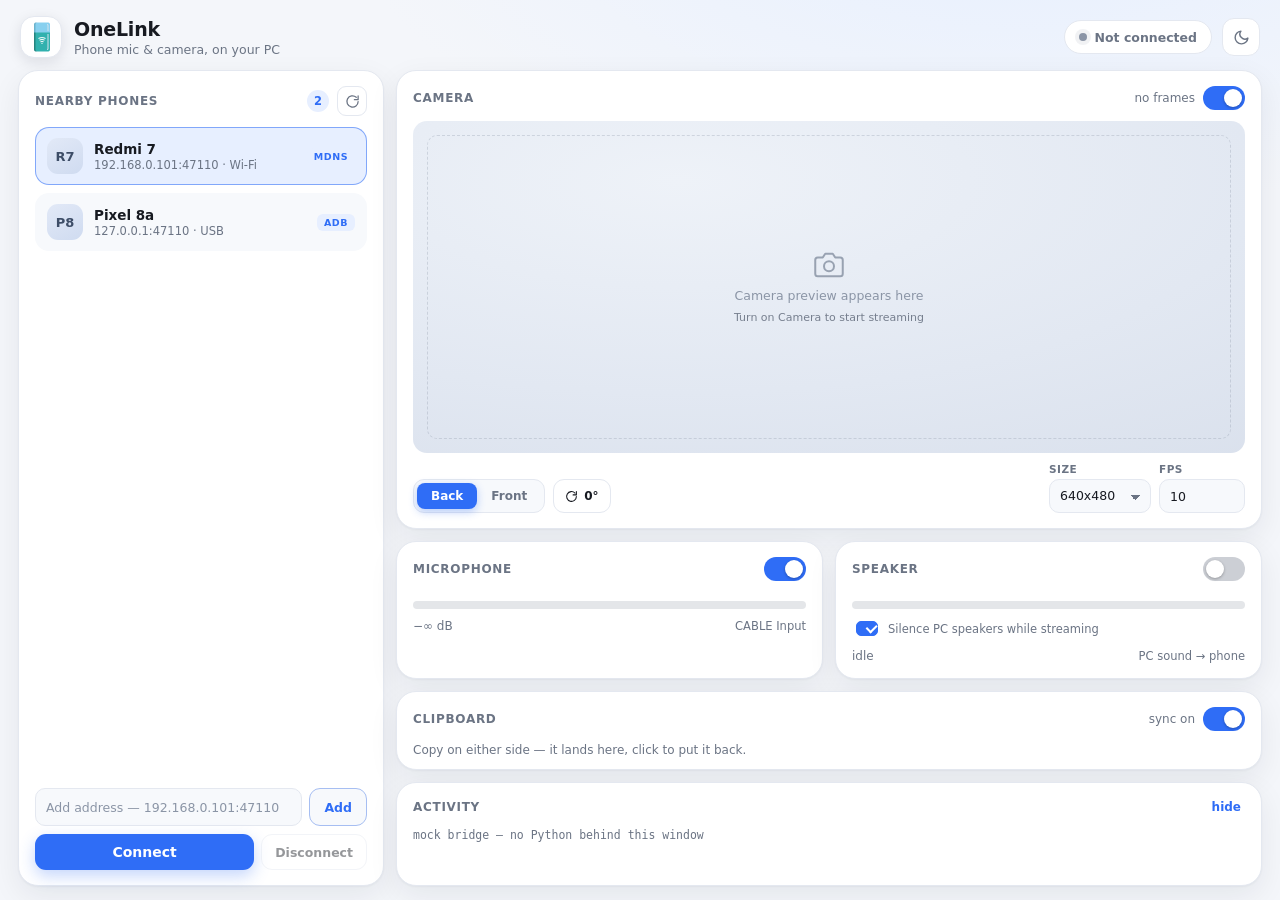
==== pc/onelink/webui/index.html @ 5d5cb6f2 "Clipboard sync (loop-safe), tray mode, Inno installer - pc/onelink/clipboard.py: sequence-number wat" ====
<!DOCTYPE html>
<html lang="en" data-theme="light">
<head>
<meta charset="utf-8">
<meta name="viewport" content="width=device-width, initial-scale=1">
<title>OneLink</title>
<link rel="icon" href="icon.png">
<link rel="stylesheet" href="app.css">
</head>
<body>
  <div class="app">

    <header class="topbar">
      <div class="brand">
        <div class="mark" aria-hidden="true">
          <img src="icon.png" alt="">
        </div>
        <div class="brand-text">
          <h1>OneLink</h1>
          <p>Phone mic &amp; camera, on your PC</p>
        </div>
      </div>

      <div class="top-actions">
        <div id="statusPill" class="pill pill-idle">
          <span class="dot"></span><span id="statusText">Searching…</span>
        </div>
        <button id="themeBtn" class="icon-btn" title="Toggle theme" aria-label="Toggle theme">
          <svg viewBox="0 0 24 24" fill="none" stroke="currentColor" stroke-width="2"
               stroke-linecap="round" stroke-linejoin="round">
            <path d="M21 12.8A9 9 0 1111.2 3a7 7 0 009.8 9.8z"/>
          </svg>
        </button>
      </div>
    </header>

    <main class="grid">

      <!-- ------------------------------------------------ devices -->
      <section class="card devices">
        <div class="card-head">
          <h2>Nearby phones</h2>
          <div class="head-right">
            <span id="devCount" class="count">0</span>
            <button id="refreshBtn" class="icon-btn small" title="Scan again" aria-label="Scan again">
              <svg viewBox="0 0 24 24" fill="none" stroke="currentColor" stroke-width="2"
                   stroke-linecap="round" stroke-linejoin="round">
                <path d="M21 12a9 9 0 11-3-6.7M21 3v6h-6"/>
              </svg>
            </button>
          </div>
        </div>

        <ul id="devList" class="dev-list"></ul>

        <div id="empty" class="empty">
          <div class="radar"><i></i><i></i><i></i><b>
            <svg viewBox="0 0 24 24" fill="none" stroke="currentColor" stroke-width="2"
                 stroke-linecap="round" stroke-linejoin="round" style="width:15px;height:15px">
              <rect x="6" y="2" width="12" height="20" rx="3"/><path d="M11 18h2"/>
            </svg>
          </b></div>
          <p class="empty-title">Looking for your phone</p>
          <p class="empty-sub">Open the OneLink app on the phone and switch it on.</p>
        </div>

        <ul class="tips">
          <li><em>Wi-Fi</em> same network, app switched on</li>
          <li><em>USB</em> cable + USB debugging</li>
          <li><em>Manual</em> type the address below</li>
        </ul>

        <form id="manualForm" class="manual" autocomplete="off">
          <input id="manualInput" placeholder="Add address — 192.168.0.101:47110" spellcheck="false">
          <button type="submit" class="ghost-btn">Add</button>
        </form>

        <div class="dev-actions">
          <button id="connectBtn" class="primary-btn" disabled>Connect</button>
          <button id="disconnectBtn" class="ghost-btn" disabled>Disconnect</button>
        </div>
      </section>

      <!-- ------------------------------------------------ right column -->
      <section class="stack">

        <div class="card camera-card">
          <div class="card-head">
            <h2>Camera</h2>
            <div class="head-right">
              <span id="camMeta" class="meta">no frames</span>
              <label class="switch">
                <input type="checkbox" id="camToggle">
                <span class="track"><span class="thumb"></span></span>
              </label>
            </div>
          </div>
          <div id="camStage" class="stage">
            <div id="camPlaceholder" class="stage-empty">
              <svg viewBox="0 0 24 24" fill="none" stroke="currentColor" stroke-width="1.6"
                   stroke-linecap="round" stroke-linejoin="round">
                <path d="M23 19a2 2 0 01-2 2H3a2 2 0 01-2-2V8a2 2 0 012-2h4l2-3h6l2 3h4a2 2 0 012 2z"/>
                <circle cx="12" cy="13" r="4"/>
              </svg>
              <p>Camera preview appears here</p>
              <small>Turn on Camera to start streaming</small>
            </div>
            <canvas id="camCanvas"></canvas>
          </div>
          <div class="cam-bar">
            <div class="seg" id="facingSeg" role="group" aria-label="Camera facing">
              <button type="button" data-facing="back" class="on">Back</button>
              <button type="button" data-facing="front">Front</button>
            </div>
            <button type="button" id="rotateBtn" class="ghost-btn tiny" title="Rotate 90°">
              <svg viewBox="0 0 24 24" fill="none" stroke="currentColor" stroke-width="2"
                   stroke-linecap="round" stroke-linejoin="round">
                <path d="M21 12a9 9 0 11-2.6-6.4M21 3v6h-6"/>
              </svg>
              <span id="rotLabel">0°</span>
            </button>
            <span class="spacer"></span>
            <label class="field compact">
              <span>Size</span>
              <select id="sizeSel">
                <option>1280x720</option>
                <option selected>640x480</option>
                <option>960x540</option>
                <option>320x240</option>
              </select>
            </label>
            <label class="field compact">
              <span>fps</span>
              <input id="fpsInput" type="number" min="1" max="30" value="10">
            </label>
          </div>
        </div>

        <div class="row2">
          <div class="card control">
            <div class="card-head">
              <h2>Microphone</h2>
              <label class="switch">
                <input type="checkbox" id="micToggle">
                <span class="track"><span class="thumb"></span></span>
              </label>
            </div>
            <div class="meter"><div id="micBar" class="meter-fill"></div></div>
            <div class="control-foot">
              <span id="micDb" class="meta">−∞ dB</span>
              <span id="micRoute" class="route">not connected</span>
            </div>
          </div>

          <div class="card control">
            <div class="card-head">
              <h2>Speaker</h2>
              <label class="switch">
                <input type="checkbox" id="spkToggle">
                <span class="track"><span class="thumb"></span></span>
              </label>
            </div>
            <div class="meter"><div id="spkBar" class="meter-fill spk"></div></div>
            <label class="mini-check">
              <input type="checkbox" id="muteChk" checked>
              <span>Silence PC speakers while streaming</span>
            </label>
            <div class="control-foot">
              <span id="streamStats" class="meta">idle</span>
              <span id="spkRoute" class="route">PC sound → phone</span>
            </div>
          </div>
        </div>

        <div class="card clip-card">
          <div class="card-head">
            <h2>Clipboard</h2>
            <div class="head-right">
              <span id="clipMeta" class="meta">sync on</span>
              <label class="switch">
                <input type="checkbox" id="clipToggle" checked>
                <span class="track"><span class="thumb"></span></span>
              </label>
            </div>
          </div>
          <ul id="clipList" class="clip-list"></ul>
          <div class="control-foot">
            <span id="clipEmpty" class="meta">Copy on either side — it lands here, click to put it back.</span>
          </div>
        </div>

        <div class="card log-card">
          <div class="card-head">
            <h2>Activity</h2>
            <button id="logToggle" class="link-btn">hide</button>
          </div>
          <pre id="log" class="log"></pre>
        </div>
      </section>
    </main>
  </div>
  <script src="app.js"></script>
</body>
</html>
---- pc/onelink/webui/app.css ----
/* OneLink — LocalSend-flavoured Material 3 look */

:root {
  --bg: #f4f6fa;
  --glow: radial-gradient(1100px 520px at 80% -12%, #e6efff 0%, rgba(244, 246, 250, 0) 62%);
  --card: #ffffff;
  --card-2: #f7f9fc;
  --line: #e4e8f0;
  --text: #171a21;
  --muted: #6b7484;
  --faint: #8b95a6;
  --accent: #2f6df6;
  --accent-ink: #ffffff;
  --accent-soft: #e7efff;
  --good: #17b26a;
  --warn: #f79009;
  --bad: #ef4444;
  --shadow: 0 1px 2px rgba(16, 24, 40, .04), 0 10px 30px rgba(16, 24, 40, .07);
  --radius: 20px;
}

[data-theme="dark"] {
  --bg: #0e1015;
  --glow: radial-gradient(1100px 520px at 80% -12%, #1a2436 0%, rgba(14, 16, 21, 0) 64%);
  --card: #171b23;
  --card-2: #1e232d;
  --line: #262d3a;
  --text: #eef1f7;
  --muted: #98a2b3;
  --faint: #7f8a9c;
  --accent: #6f9bff;
  --accent-ink: #0b1020;
  --accent-soft: #1b2540;
  --shadow: 0 1px 2px rgba(0, 0, 0, .45), 0 14px 36px rgba(0, 0, 0, .38);
}

* { box-sizing: border-box; }

html, body {
  margin: 0;
  height: 100%;
  background: var(--bg);
  color: var(--text);
  font-family: "Segoe UI Variable Text", "Segoe UI", system-ui, -apple-system, sans-serif;
  font-size: 14px;
  -webkit-font-smoothing: antialiased;
}

body { overflow: hidden; }

.app {
  height: 100vh;
  display: flex;
  flex-direction: column;
  padding: 16px 18px 14px;
  gap: 12px;
  background: var(--glow), var(--bg);
}

/* ------------------------------------------------------------ topbar */
.topbar {
  display: flex;
  align-items: center;
  justify-content: space-between;
  gap: 16px;
  padding: 0 2px;
}

.brand { display: flex; align-items: center; gap: 12px; }

.mark {
  width: 42px; height: 42px;
  border-radius: 14px;
  display: grid; place-items: center;
  background: var(--card);
  border: 1px solid var(--line);
  box-shadow: 0 4px 14px rgba(16, 24, 40, .10);
  overflow: hidden;
}
.mark img { width: 32px; height: 32px; display: block; }

.brand-text h1 {
  margin: 0;
  font-size: 19px;
  letter-spacing: -.2px;
  font-weight: 650;
}
.brand-text p {
  margin: 2px 0 0;
  font-size: 12.5px;
  color: var(--muted);
}

.top-actions { display: flex; align-items: center; gap: 10px; }

.pill {
  display: inline-flex;
  align-items: center;
  gap: 8px;
  height: 34px;
  padding: 0 14px;
  border-radius: 999px;
  font-size: 12.5px;
  font-weight: 600;
  border: 1px solid var(--line);
  background: var(--card);
  color: var(--muted);
}
.pill .dot {
  width: 8px; height: 8px; border-radius: 50%;
  background: var(--faint);
  box-shadow: 0 0 0 4px rgba(154, 163, 178, .14);
}
.pill-live { color: var(--good); border-color: color-mix(in srgb, var(--good) 32%, var(--line)); }
.pill-live .dot { background: var(--good); box-shadow: 0 0 0 4px color-mix(in srgb, var(--good) 20%, transparent); }
.pill-busy { color: var(--warn); }
.pill-busy .dot { background: var(--warn); box-shadow: 0 0 0 4px color-mix(in srgb, var(--warn) 20%, transparent); }
.pill-bad { color: var(--bad); }
.pill-bad .dot { background: var(--bad); box-shadow: 0 0 0 4px color-mix(in srgb, var(--bad) 20%, transparent); }

.icon-btn {
  width: 38px; height: 38px;
  display: grid; place-items: center;
  border-radius: 12px;
  border: 1px solid var(--line);
  background: var(--card);
  color: var(--muted);
  cursor: pointer;
  transition: background .16s, color .16s, border-color .16s, transform .1s;
}
.icon-btn:hover { color: var(--text); border-color: color-mix(in srgb, var(--accent) 40%, var(--line)); }
.icon-btn:active { transform: scale(.96); }
.icon-btn svg { width: 17px; height: 17px; }
.icon-btn.small { width: 30px; height: 30px; border-radius: 9px; }
.icon-btn.small svg { width: 15px; height: 15px; }

/* ------------------------------------------------------------ layout */
.grid {
  flex: 1;
  min-height: 0;
  display: grid;
  grid-template-columns: 366px minmax(0, 1fr);
  gap: 12px;
}

.stack {
  min-height: 0;
  display: grid;
  grid-template-rows: minmax(0, 1fr) auto auto auto;
  gap: 12px;
}

.card {
  background: var(--card);
  border: 1px solid var(--line);
  border-radius: var(--radius);
  box-shadow: var(--shadow);
  padding: 15px 16px;
  min-height: 0;
  display: flex;
  flex-direction: column;
}

.card-head {
  display: flex;
  align-items: center;
  justify-content: space-between;
  gap: 10px;
  margin-bottom: 11px;
}
.card-head h2 {
  margin: 0;
  font-size: 12px;
  font-weight: 700;
  letter-spacing: .7px;
  text-transform: uppercase;
  color: var(--muted);
}
.head-right { display: flex; align-items: center; gap: 8px; }

.count {
  min-width: 22px; height: 22px;
  padding: 0 7px;
  border-radius: 999px;
  display: grid; place-items: center;
  font-size: 11.5px; font-weight: 700;
  background: var(--accent-soft);
  color: var(--accent);
}

.meta { font-size: 12px; color: var(--muted); font-variant-numeric: tabular-nums; }

/* ------------------------------------------------------------ devices */
.dev-list {
  list-style: none;
  margin: 0;
  padding: 0;
  overflow-y: auto;
  display: flex;
  flex-direction: column;
  gap: 8px;
  flex: 1;
  min-height: 0;
}

.dev {
  display: flex;
  align-items: center;
  gap: 11px;
  padding: 10px 11px;
  border-radius: 14px;
  border: 1px solid transparent;
  background: var(--card-2);
  cursor: pointer;
  transition: background .14s, border-color .14s, transform .1s;
}
.dev:hover { border-color: color-mix(in srgb, var(--accent) 30%, var(--line)); }
.dev:active { transform: scale(.995); }
.dev[aria-selected="true"] {
  background: var(--accent-soft);
  border-color: color-mix(in srgb, var(--accent) 55%, transparent);
}

.avatar {
  width: 36px; height: 36px;
  flex: 0 0 36px;
  border-radius: 11px;
  display: grid; place-items: center;
  background: linear-gradient(150deg, #e2e9f7, #cfdbf0);
  color: #3d4d67;
  font-weight: 700;
  font-size: 13px;
}
[data-theme="dark"] .avatar { background: linear-gradient(150deg, #2b3345, #232b3b); color: #c9d4e6; }

.dev-main { min-width: 0; flex: 1; }
.dev-name {
  font-weight: 600;
  font-size: 13.5px;
  white-space: nowrap; overflow: hidden; text-overflow: ellipsis;
}
.dev-sub {
  font-size: 11.5px;
  color: var(--muted);
  white-space: nowrap; overflow: hidden; text-overflow: ellipsis;
  font-variant-numeric: tabular-nums;
  margin-top: 1px;
}
.badge {
  font-size: 9.5px;
  font-weight: 700;
  letter-spacing: .5px;
  text-transform: uppercase;
  padding: 3px 7px;
  border-radius: 6px;
  background: var(--accent-soft);
  color: var(--accent);
}
.badge.manual { background: color-mix(in srgb, var(--muted) 16%, transparent); color: var(--muted); }

/* --------------------------------------------------------- empty state */
.empty {
  flex: 1;
  min-height: 0;
  display: flex;
  flex-direction: column;
  align-items: center;
  justify-content: center;
  gap: 7px;
  text-align: center;
  padding: 4px 2px;
}
.empty.hidden { display: none; }
.empty-title { margin: 6px 0 0; font-weight: 600; color: var(--text); font-size: 13px; }
.empty-sub { margin: 0; font-size: 12px; color: var(--muted); max-width: 265px; line-height: 1.5; }

.radar { position: relative; width: 78px; height: 78px; display: grid; place-items: center; }
.radar i {
  position: absolute; inset: 0;
  border-radius: 50%;
  border: 1.5px solid color-mix(in srgb, var(--accent) 40%, transparent);
  animation: ripple 2.7s cubic-bezier(.2, .6, .3, 1) infinite;
}
.radar i:nth-child(2) { animation-delay: .9s; }
.radar i:nth-child(3) { animation-delay: 1.8s; }
.radar b {
  width: 36px; height: 36px;
  border-radius: 12px;
  background: var(--accent-soft);
  color: var(--accent);
  display: grid; place-items: center;
  font-size: 13px;
  z-index: 1;
}
@keyframes ripple {
  0% { transform: scale(.34); opacity: .85; }
  78% { opacity: 0; }
  100% { transform: scale(1); opacity: 0; }
}

.tips { list-style: none; margin: 0 0 2px; padding: 0; display: grid; gap: 6px; }
.tips.hidden { display: none; }
.tips li {
  display: flex; align-items: center; gap: 8px;
  font-size: 11.5px; color: var(--muted);
  background: var(--card-2);
  border: 1px solid var(--line);
  border-radius: 10px;
  padding: 6px 9px;
}
.tips em {
  font-style: normal; font-weight: 700; font-size: 9.5px; letter-spacing: .4px;
  text-transform: uppercase; color: var(--accent);
  background: var(--accent-soft); border-radius: 5px; padding: 2px 5px;
  flex: 0 0 auto;
}

/* ---------------------------------------------------------------- forms */
.manual { display: flex; gap: 7px; margin-top: 10px; }
.manual input { flex: 1; min-width: 0; font-size: 12.5px; font-variant-numeric: tabular-nums; }
.manual input, .manual .ghost-btn { height: 38px; }
.manual .ghost-btn { padding: 0 14px; display: inline-flex; align-items: center; justify-content: center; }

input, select {
  font: inherit;
  color: var(--text);
  background: var(--card-2);
  border: 1px solid var(--line);
  border-radius: 10px;
  padding: 0 10px;
  height: 36px;
  outline: none;
  transition: border-color .14s, box-shadow .14s;
}
input::placeholder { color: var(--faint); opacity: 1; }
input:focus, select:focus {
  border-color: var(--accent);
  box-shadow: 0 0 0 3px color-mix(in srgb, var(--accent) 18%, transparent);
}
select {
  appearance: none;
  -webkit-appearance: none;
  background-image: linear-gradient(45deg, transparent 50%, var(--muted) 50%),
                    linear-gradient(135deg, var(--muted) 50%, transparent 50%);
  background-position: calc(100% - 15px) 15px, calc(100% - 10px) 15px;
  background-size: 5px 5px, 5px 5px;
  background-repeat: no-repeat;
  padding-right: 26px;
}
input[type="number"] { -moz-appearance: textfield; appearance: textfield; }
input[type="number"]::-webkit-outer-spin-button,
input[type="number"]::-webkit-inner-spin-button { -webkit-appearance: none; margin: 0; }

.primary-btn, .ghost-btn, .link-btn {
  font: inherit;
  font-weight: 600;
  border-radius: 11px;
  cursor: pointer;
  white-space: nowrap;
  transition: filter .14s, background .14s, border-color .14s, transform .1s;
}
.primary-btn {
  flex: 1;
  height: 36px;
  border: 0;
  background: var(--accent);
  color: var(--accent-ink);
  box-shadow: 0 6px 16px color-mix(in srgb, var(--accent) 28%, transparent);
}
.primary-btn:hover:not(:disabled) { filter: brightness(1.06); }
.primary-btn:active:not(:disabled) { transform: translateY(1px); }
.primary-btn:disabled { opacity: .45; box-shadow: none; cursor: default; }

.ghost-btn {
  height: 36px;
  padding: 0 13px;
  border: 1px solid var(--line);
  background: var(--card);
  color: var(--text);
  font-size: 12.5px;
}
.ghost-btn:hover:not(:disabled) { border-color: color-mix(in srgb, var(--accent) 42%, var(--line)); }
.ghost-btn:disabled { opacity: .45; cursor: default; }

.link-btn {
  border: 0; background: none; color: var(--accent);
  font-size: 12px; padding: 2px 4px;
}
.link-btn:hover { text-decoration: underline; }

.dev-actions { display: flex; gap: 7px; margin-top: 8px; }

.manual .ghost-btn {
  color: var(--accent);
  border-color: color-mix(in srgb, var(--accent) 34%, var(--line));
  background: var(--card-2);
}

/* --------------------------------------------------------------- camera */
.camera-card { padding-bottom: 15px; }

.stage {
  position: relative;
  flex: 1;
  min-height: 0;
  border-radius: 14px;
  background: radial-gradient(120% 110% at 32% 18%, #262e3c 0%, #161b24 58%, #0d1017 100%);
  overflow: hidden;
  display: grid;
  place-items: center;
}
[data-theme="light"] .stage {
  background: radial-gradient(120% 110% at 32% 18%, #eef2f8 0%, #e2e8f2 58%, #d9e0ec 100%);
}
.stage::after {
  content: "";
  position: absolute;
  inset: 14px;
  border-radius: 10px;
  border: 1px dashed color-mix(in srgb, var(--faint) 30%, transparent);
  pointer-events: none;
  z-index: 0;
}
.stage img {
  position: absolute;
  inset: 0;
  width: 100%; height: 100%;
  object-fit: contain;
  display: none;
  background: #0b0d12;
  z-index: 1;
}
.stage img.on { display: block; }

#camCanvas {
  position: absolute;
  inset: 0;
  width: 100%;
  height: 100%;
  display: none;
  z-index: 1;
}
#camCanvas.on { display: block; }

/* camera toolbar under the preview */
.cam-bar {
  display: flex;
  align-items: flex-end;
  gap: 8px;
  margin-top: 10px;
}
.cam-bar .spacer { flex: 1; }

.seg {
  display: inline-flex;
  padding: 3px;
  border-radius: 11px;
  background: var(--card-2);
  border: 1px solid var(--line);
}
.seg button {
  font: inherit;
  font-size: 12px;
  font-weight: 600;
  color: var(--muted);
  background: transparent;
  border: 0;
  border-radius: 8px;
  padding: 6px 14px;
  cursor: pointer;
  transition: background .15s, color .15s;
}
.seg button.on {
  background: var(--accent);
  color: var(--accent-ink);
  box-shadow: 0 3px 8px color-mix(in srgb, var(--accent) 32%, transparent);
}

.ghost-btn.tiny {
  height: 34px;
  padding: 0 11px;
  display: inline-flex;
  align-items: center;
  gap: 6px;
  font-size: 12px;
  font-variant-numeric: tabular-nums;
}
.ghost-btn.tiny svg { width: 13px; height: 13px; }

.field.compact { flex: 0 0 auto; min-width: 86px; }
.field.compact select, .field.compact input { height: 34px; }

.meter-fill.spk { background: linear-gradient(90deg, var(--accent), #7aa8ff); }

.mini-check {
  display: flex;
  align-items: center;
  gap: 7px;
  font-size: 11.5px;
  color: var(--muted);
  cursor: pointer;
  user-select: none;
}
.mini-check input {
  appearance: none;
  -webkit-appearance: none;
  width: 15px; height: 15px;
  flex: 0 0 15px;
  border-radius: 5px;
  border: 1.5px solid color-mix(in srgb, var(--muted) 45%, var(--line));
  background: var(--card-2);
  display: grid; place-items: center;
  cursor: pointer;
  transition: background .14s, border-color .14s;
}
.mini-check input:checked {
  background: var(--accent);
  border-color: var(--accent);
}
.mini-check input:checked::after {
  content: "";
  width: 8px; height: 5px;
  border-left: 2px solid var(--accent-ink);
  border-bottom: 2px solid var(--accent-ink);
  transform: rotate(-45deg) translate(0.5px, -1px);
}

/* camera off -> collapse the preview, let the log take the room */
.stack.camoff { grid-template-rows: auto auto auto minmax(0, 1fr); }
.camera-card.off .stage, .camera-card.off .cam-bar { display: none; }

.stage-empty {
  display: flex;
  flex-direction: column;
  align-items: center;
  gap: 8px;
  color: var(--faint);
  font-size: 12.5px;
  z-index: 0;
}
.stage-empty svg { width: 30px; height: 30px; opacity: .85; }
.stage-empty p { margin: 0; }
.stage-empty small { font-size: 11px; color: var(--muted); opacity: .9; }

/* ------------------------------------------------------------- controls */
.row2 {
  display: grid;
  grid-template-columns: 1fr 1fr;
  gap: 12px;
}

.control { gap: 9px; }

.switch { position: relative; display: inline-flex; flex: 0 0 auto; }
.switch input { position: absolute; opacity: 0; width: 0; height: 0; }
.switch .track {
  width: 42px; height: 24px;
  border-radius: 999px;
  background: color-mix(in srgb, var(--muted) 34%, transparent);
  display: inline-flex;
  align-items: center;
  padding: 3px;
  transition: background .18s;
}
.switch .thumb {
  width: 18px; height: 18px;
  border-radius: 50%;
  background: #fff;
  box-shadow: 0 1px 3px rgba(0,0,0,.28);
  transition: transform .18s cubic-bezier(.2,.8,.3,1);
}
.switch input:checked + .track { background: var(--accent); }
.switch input:checked + .track .thumb { transform: translateX(18px); }
.switch input:focus-visible + .track { box-shadow: 0 0 0 3px color-mix(in srgb, var(--accent) 24%, transparent); }

.meter {
  height: 8px;
  border-radius: 999px;
  background: color-mix(in srgb, var(--muted) 18%, transparent);
  overflow: hidden;
}
.meter-fill {
  height: 100%;
  width: 0%;
  border-radius: 999px;
  background: linear-gradient(90deg, var(--good), #37c98a);
  transition: width .08s linear, background .2s;
}

.control-foot {
  display: flex;
  align-items: center;
  justify-content: space-between;
  gap: 8px;
  min-height: 15px;
}
.control-foot .meta {
  white-space: nowrap; overflow: hidden; text-overflow: ellipsis;
  min-width: 0;
}
.route {
  font-size: 11.5px;
  color: var(--muted);
  white-space: nowrap; overflow: hidden; text-overflow: ellipsis;
  max-width: 62%;
  flex: 0 0 auto;
  text-align: right;
}
.route.ok { color: var(--good); }
.route.bad { color: var(--bad); }

.selects { display: flex; gap: 9px; align-items: flex-end; }
.field { display: flex; flex-direction: column; gap: 4px; flex: 1; min-width: 0; }
.field span {
  font-size: 10.5px; color: var(--muted); font-weight: 700;
  letter-spacing: .5px; text-transform: uppercase;
}
.field select, .field input { width: 100%; font-size: 12.5px; height: 34px; line-height: 32px; }

/* ------------------------------------------------------------------ log */
.clip-card { padding-bottom: 12px; }
.clip-list {
  list-style: none;
  margin: 0;
  padding: 0;
  display: flex;
  flex-direction: column;
  gap: 6px;
  max-height: 128px;
  overflow-y: auto;
}
.clip-item {
  display: flex;
  align-items: center;
  gap: 9px;
  padding: 8px 10px;
  border-radius: 10px;
  background: var(--card-2);
  border: 1px solid var(--line);
  cursor: pointer;
  transition: border-color .14s, background .14s;
}
.clip-item:hover { border-color: color-mix(in srgb, var(--accent) 40%, var(--line)); }
.clip-item:active { transform: scale(.995); }
.clip-text {
  flex: 1;
  min-width: 0;
  font-size: 12px;
  color: var(--text);
  white-space: nowrap;
  overflow: hidden;
  text-overflow: ellipsis;
  font-family: "Cascadia Mono", Consolas, ui-monospace, monospace;
}
.clip-src {
  flex: 0 0 auto;
  font-size: 9.5px;
  font-weight: 700;
  letter-spacing: .4px;
  text-transform: uppercase;
  color: var(--accent);
  background: var(--accent-soft);
  border-radius: 5px;
  padding: 2px 5px;
}
.clip-src.phone { color: var(--good); background: color-mix(in srgb, var(--good) 16%, transparent); }
.log-card { padding-bottom: 12px; }
.log {
  margin: 0;
  flex: 1;
  min-height: 46px;
  max-height: 92px;
  overflow-y: auto;
  font-family: "Cascadia Mono", Consolas, ui-monospace, monospace;
  font-size: 11.5px;
  line-height: 1.55;
  color: var(--muted);
  white-space: pre-wrap;
  overflow-wrap: anywhere;
  word-break: break-word;
}
.log.hidden { display: none; }

::-webkit-scrollbar { width: 10px; height: 10px; }
::-webkit-scrollbar-thumb {
  background: color-mix(in srgb, var(--muted) 36%, transparent);
  border-radius: 999px;
  border: 3px solid transparent;
  background-clip: content-box;
}
::-webkit-scrollbar-track { background: transparent; }
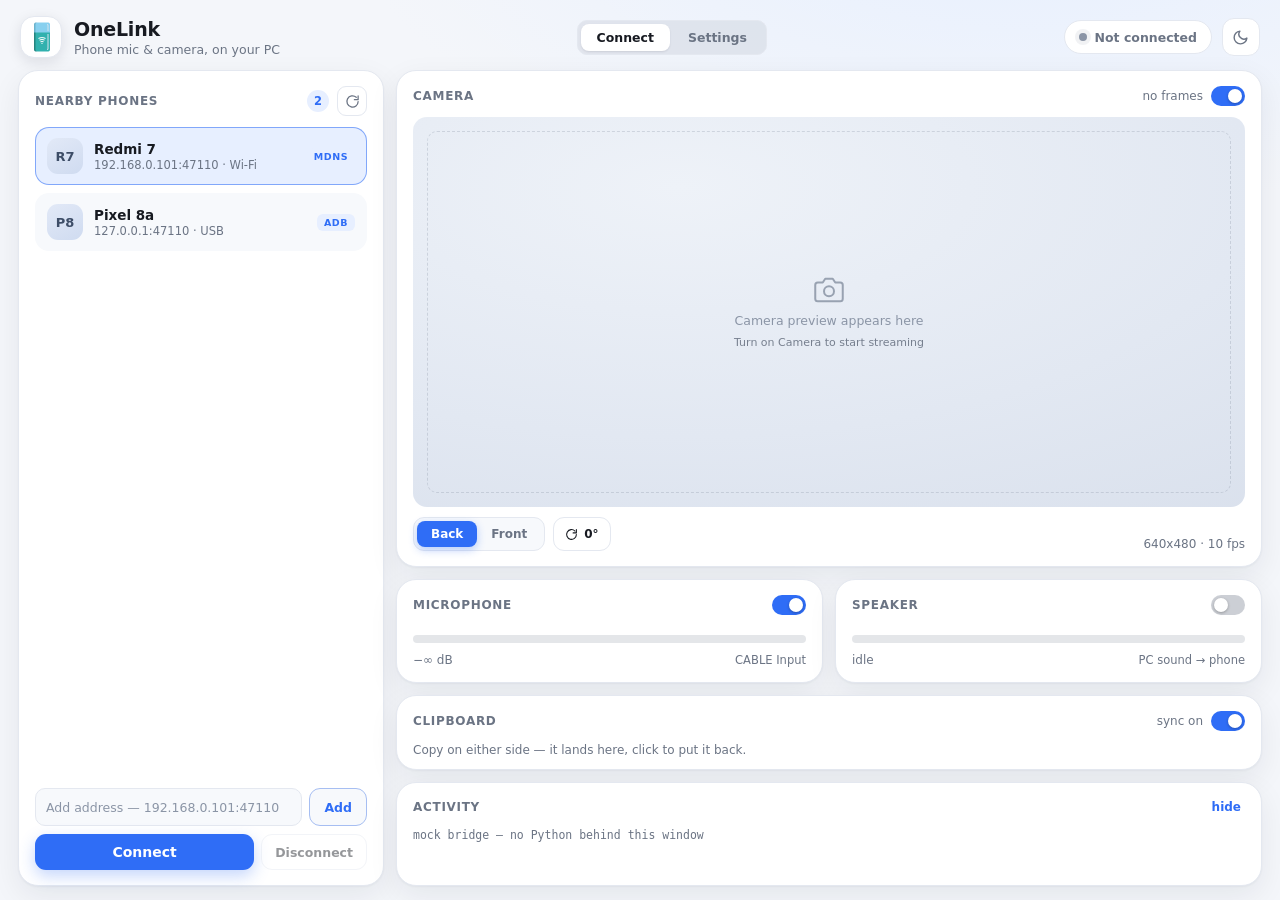
==== commit 6ade2796: "Standalone window, Connect/Settings pages, all defaults off, compact switches - desktop.py: pywebvie" ====
--- a/pc/onelink/webui/index.html
+++ b/pc/onelink/webui/index.html
@@ -21,6 +21,11 @@
         </div>
       </div>
 
+      <nav class="tabs" role="tablist">
+        <button class="tab active" data-page="connect" role="tab">Connect</button>
+        <button class="tab" data-page="settings" role="tab">Settings</button>
+      </nav>
+
       <div class="top-actions">
         <div id="statusPill" class="pill pill-idle">
           <span class="dot"></span><span id="statusText">Searching…</span>
@@ -34,9 +39,9 @@
       </div>
     </header>
 
-    <main class="grid">
-
-      <!-- ------------------------------------------------ devices -->
+    <!-- ================================================== connect page -->
+    <main id="pageConnect" class="grid page active">
+
       <section class="card devices">
         <div class="card-head">
           <h2>Nearby phones</h2>
@@ -81,7 +86,6 @@
         </div>
       </section>
 
-      <!-- ------------------------------------------------ right column -->
       <section class="stack">
 
         <div class="card camera-card">
@@ -120,19 +124,7 @@
               <span id="rotLabel">0°</span>
             </button>
             <span class="spacer"></span>
-            <label class="field compact">
-              <span>Size</span>
-              <select id="sizeSel">
-                <option>1280x720</option>
-                <option selected>640x480</option>
-                <option>960x540</option>
-                <option>320x240</option>
-              </select>
-            </label>
-            <label class="field compact">
-              <span>fps</span>
-              <input id="fpsInput" type="number" min="1" max="30" value="10">
-            </label>
+            <span id="camSizeNote" class="meta">640x480 · 10 fps</span>
           </div>
         </div>
 
@@ -161,10 +153,6 @@
               </label>
             </div>
             <div class="meter"><div id="spkBar" class="meter-fill spk"></div></div>
-            <label class="mini-check">
-              <input type="checkbox" id="muteChk" checked>
-              <span>Silence PC speakers while streaming</span>
-            </label>
             <div class="control-foot">
               <span id="streamStats" class="meta">idle</span>
               <span id="spkRoute" class="route">PC sound → phone</span>
@@ -176,9 +164,9 @@
           <div class="card-head">
             <h2>Clipboard</h2>
             <div class="head-right">
-              <span id="clipMeta" class="meta">sync on</span>
+              <span id="clipMeta" class="meta">sync off</span>
               <label class="switch">
-                <input type="checkbox" id="clipToggle" checked>
+                <input type="checkbox" id="clipToggle">
                 <span class="track"><span class="thumb"></span></span>
               </label>
             </div>
@@ -197,6 +185,141 @@
           <pre id="log" class="log"></pre>
         </div>
       </section>
+    </main>
+
+    <!-- ================================================= settings page -->
+    <main id="pageSettings" class="page settings">
+      <div class="settings-wrap">
+
+        <section class="card">
+          <div class="card-head"><h2>Streaming</h2></div>
+          <div class="set-row">
+            <div class="set-text">
+              <b>Microphone</b>
+              <span>Phone mic into the virtual microphone on this PC.</span>
+            </div>
+            <span id="setMicState" class="state-chip">off</span>
+          </div>
+          <div class="set-row">
+            <div class="set-text">
+              <b>Camera</b>
+              <span>Phone camera frames into the preview window.</span>
+            </div>
+            <span id="setCamState" class="state-chip">off</span>
+          </div>
+          <div class="set-row">
+            <div class="set-text">
+              <b>Speaker</b>
+              <span>PC sound sent to the phone, for Bluetooth or wired headphones.</span>
+            </div>
+            <span id="setSpkState" class="state-chip">off</span>
+          </div>
+          <div class="set-row">
+            <div class="set-text">
+              <b>Clipboard sync</b>
+              <span>Two-way text with history on both sides.</span>
+            </div>
+            <span id="setClipState" class="state-chip">off</span>
+          </div>
+          <p class="set-note">The switches themselves live on the Connect page. All four start off.</p>
+        </section>
+
+        <section class="card">
+          <div class="card-head"><h2>Camera</h2></div>
+          <div class="set-row">
+            <div class="set-text">
+              <b>Resolution</b>
+              <span>Lower is smoother over Wi-Fi.</span>
+            </div>
+            <label class="field compact">
+              <select id="sizeSel">
+                <option>1280x720</option>
+                <option selected>640x480</option>
+                <option>960x540</option>
+                <option>320x240</option>
+              </select>
+            </label>
+          </div>
+          <div class="set-row">
+            <div class="set-text">
+              <b>Frame rate</b>
+              <span>Frames per second, 1 – 30.</span>
+            </div>
+            <label class="field compact">
+              <input id="fpsInput" type="number" min="1" max="30" value="10">
+            </label>
+          </div>
+          <div class="set-row">
+            <div class="set-text">
+              <b>Rotation</b>
+              <span>Turn the picture without touching the phone.</span>
+            </div>
+            <button type="button" id="rotateBtn2" class="ghost-btn tiny">
+              <span id="rotLabel2">0°</span>
+            </button>
+          </div>
+        </section>
+
+        <section class="card">
+          <div class="card-head"><h2>Audio</h2></div>
+          <div class="set-row">
+            <div class="set-text">
+              <b>Silence the PC while streaming</b>
+              <span>Moves the Windows default playback to VB-Cable and puts it back when
+                streaming stops or the app exits.</span>
+            </div>
+            <label class="switch">
+              <input type="checkbox" id="muteChk" checked>
+              <span class="track"><span class="thumb"></span></span>
+            </label>
+          </div>
+          <div class="set-row">
+            <div class="set-text">
+              <b>Virtual microphone</b>
+              <span id="setSinkName">CABLE Input</span>
+            </div>
+            <span id="setSinkState" class="state-chip">ready</span>
+          </div>
+          <div class="set-row">
+            <div class="set-text">
+              <b>Rename it in Windows</b>
+              <span>Windows keeps endpoint names to itself: Settings → Sound → All sound
+                devices → rename. OneLink picks the device up whatever it is called.</span>
+            </div>
+            <button type="button" id="openSoundBtn" class="ghost-btn tiny">Open</button>
+          </div>
+        </section>
+
+        <section class="card">
+          <div class="card-head">
+            <h2>Clipboard history</h2>
+            <button id="clearClipBtn" class="link-btn">clear</button>
+          </div>
+          <div class="set-row">
+            <div class="set-text">
+              <b>Kept on this PC</b>
+              <span>Newest first, up to 50 entries, saved between runs.</span>
+            </div>
+            <span id="setClipCount" class="state-chip">0</span>
+          </div>
+        </section>
+
+        <section class="card">
+          <div class="card-head"><h2>About</h2></div>
+          <div class="set-row">
+            <div class="set-text"><b>OneLink</b><span id="setVersion">version —</span></div>
+            <span class="state-chip">protocol v1</span>
+          </div>
+          <div class="set-row">
+            <div class="set-text">
+              <b>Closing the window</b>
+              <span>Hides OneLink to the notification area; Quit from the tray icon ends it.</span>
+            </div>
+            <span class="state-chip">tray</span>
+          </div>
+        </section>
+
+      </div>
     </main>
   </div>
   <script src="app.js"></script>
--- a/pc/onelink/webui/app.css
+++ b/pc/onelink/webui/app.css
@@ -554,7 +554,7 @@
 .switch { position: relative; display: inline-flex; flex: 0 0 auto; }
 .switch input { position: absolute; opacity: 0; width: 0; height: 0; }
 .switch .track {
-  width: 42px; height: 24px;
+  width: 34px; height: 20px;
   border-radius: 999px;
   background: color-mix(in srgb, var(--muted) 34%, transparent);
   display: inline-flex;
@@ -563,14 +563,14 @@
   transition: background .18s;
 }
 .switch .thumb {
-  width: 18px; height: 18px;
+  width: 14px; height: 14px;
   border-radius: 50%;
   background: #fff;
   box-shadow: 0 1px 3px rgba(0,0,0,.28);
   transition: transform .18s cubic-bezier(.2,.8,.3,1);
 }
 .switch input:checked + .track { background: var(--accent); }
-.switch input:checked + .track .thumb { transform: translateX(18px); }
+.switch input:checked + .track .thumb { transform: translateX(14px); }
 .switch input:focus-visible + .track { box-shadow: 0 0 0 3px color-mix(in srgb, var(--accent) 24%, transparent); }
 
 .meter {
@@ -628,6 +628,7 @@
   gap: 6px;
   max-height: 128px;
   overflow-y: auto;
+  overflow-x: hidden;
 }
 .clip-item {
   display: flex;
@@ -638,12 +639,14 @@
   background: var(--card-2);
   border: 1px solid var(--line);
   cursor: pointer;
+  min-width: 0;
+  overflow: hidden;
   transition: border-color .14s, background .14s;
 }
 .clip-item:hover { border-color: color-mix(in srgb, var(--accent) 40%, var(--line)); }
 .clip-item:active { transform: scale(.995); }
 .clip-text {
-  flex: 1;
+  flex: 1 1 auto;
   min-width: 0;
   font-size: 12px;
   color: var(--text);
@@ -689,3 +692,118 @@
   background-clip: content-box;
 }
 ::-webkit-scrollbar-track { background: transparent; }
+
+/* ---------------------------------------------------------- responsive */
+/* narrower windows: give the device list less, the media more */
+@media (max-width: 1180px) {
+  .grid { grid-template-columns: 330px minmax(0, 1fr); }
+}
+
+/* short windows: scroll the right column instead of squashing every card */
+@media (max-height: 820px) and (min-width: 861px) {
+  .stack {
+    grid-template-rows: auto auto auto auto;
+    overflow-y: auto;
+    padding-right: 2px;
+  }
+  .camera-card { min-height: 250px; }
+}
+
+/* narrow windows: single column, the page scrolls */
+@media (max-width: 860px) {
+  html, body { overflow: auto; height: auto; }
+  body { min-height: 100vh; }
+  .app { height: auto; min-height: 100vh; padding: 12px; }
+  .grid { grid-template-columns: minmax(0, 1fr); }
+  .stack, .stack.camoff { grid-template-rows: auto auto auto auto; }
+  .camera-card { min-height: 240px; }
+  .stage { aspect-ratio: 16 / 10; }
+  .topbar { flex-wrap: wrap; gap: 10px; }
+}
+
+@media (max-width: 560px) {
+  .app { padding: 10px; gap: 10px; }
+  .card { padding: 12px; }
+  .row2 { grid-template-columns: minmax(0, 1fr); }
+  .dev-actions { flex-direction: column; }
+  .head-right .meta { display: none; }
+}
+
+/* ------------------------------------------------------- tabs + pages */
+.tabs {
+  display: inline-flex;
+  gap: 2px;
+  padding: 3px;
+  border-radius: 10px;
+  background: color-mix(in srgb, var(--muted) 12%, transparent);
+  border: 1px solid var(--line);
+}
+.tab {
+  border: 0;
+  background: transparent;
+  color: var(--muted);
+  font: inherit;
+  font-size: 12.5px;
+  font-weight: 600;
+  padding: 6px 16px;
+  border-radius: 8px;
+  cursor: pointer;
+  transition: background .14s, color .14s;
+}
+.tab:hover { color: var(--text); }
+.tab.active {
+  background: var(--card);
+  color: var(--text);
+  box-shadow: 0 1px 2px rgba(16, 24, 40, .10);
+}
+
+.page { display: none; }
+.page.active { display: grid; }
+#pageSettings.active {
+  display: block;
+  flex: 1;
+  min-height: 0;
+  overflow-y: auto;
+  padding-right: 4px;
+}
+.settings-wrap {
+  display: grid;
+  grid-template-columns: repeat(2, minmax(0, 1fr));
+  gap: 12px;
+  align-content: start;
+  padding-bottom: 6px;
+}
+.settings-wrap > section:first-child { grid-column: 1 / -1; }
+@media (max-width: 1000px) {
+  .settings-wrap { grid-template-columns: minmax(0, 1fr); }
+}
+.set-row {
+  display: flex;
+  align-items: center;
+  justify-content: space-between;
+  gap: 14px;
+  padding: 11px 0;
+  border-top: 1px solid var(--line);
+}
+.set-row:first-of-type { border-top: 0; padding-top: 2px; }
+.set-text { display: flex; flex-direction: column; gap: 2px; min-width: 0; }
+.set-text b { font-size: 13px; font-weight: 600; color: var(--text); }
+.set-text span { font-size: 11.5px; color: var(--muted); line-height: 1.45; }
+.set-note { margin: 8px 0 0; font-size: 11px; color: var(--faint); }
+.state-chip {
+  flex: 0 0 auto;
+  font-size: 10.5px;
+  font-weight: 700;
+  letter-spacing: .3px;
+  text-transform: uppercase;
+  color: var(--muted);
+  background: color-mix(in srgb, var(--muted) 12%, transparent);
+  border-radius: 6px;
+  padding: 3px 7px;
+}
+.state-chip.on { color: var(--accent); background: var(--accent-soft); }
+
+@media (max-width: 720px) {
+  .tabs { order: 3; width: 100%; justify-content: center; }
+  .settings-wrap { max-width: none; }
+}
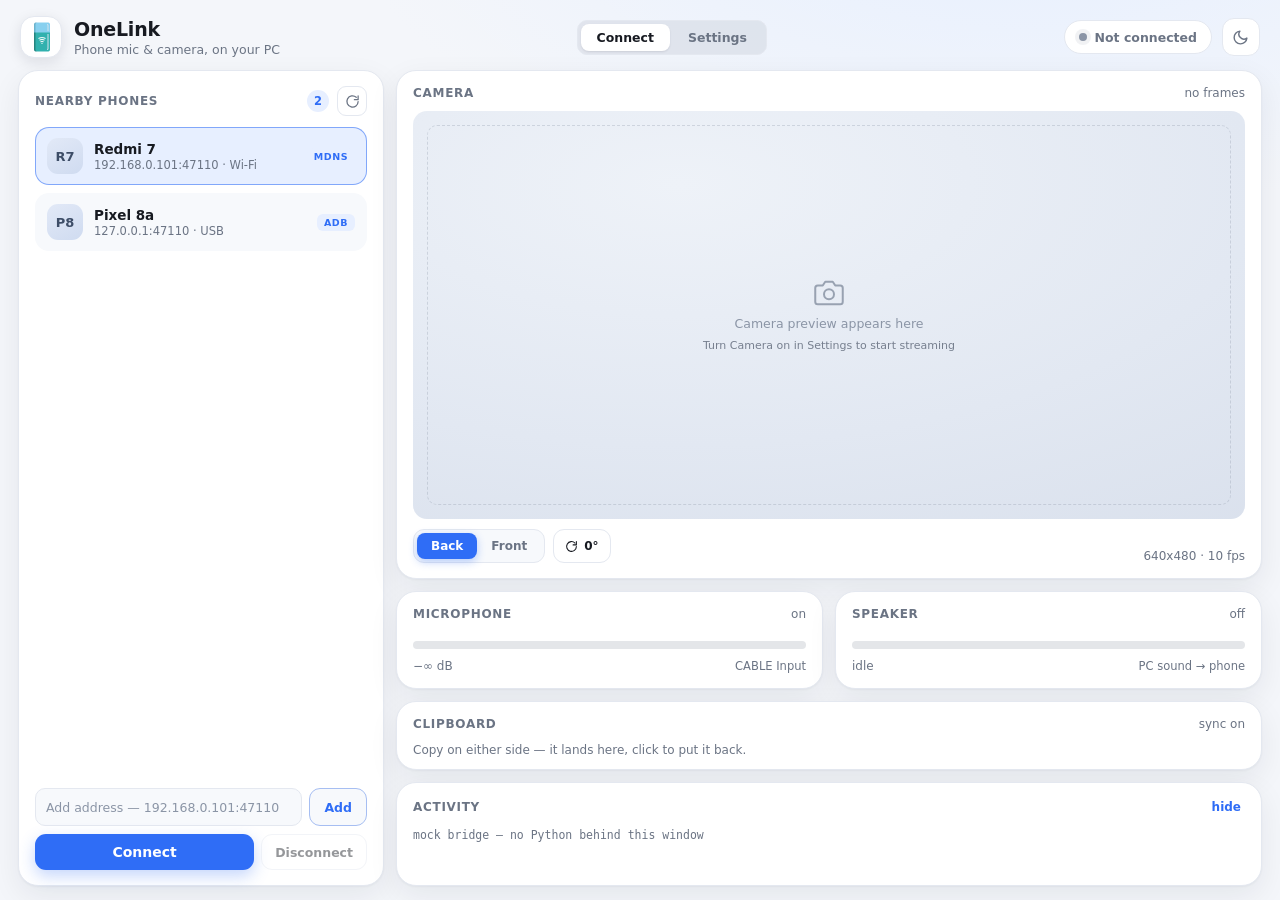
==== commit 2b6ef7b8: "Toggles live only on the Settings page Connect keeps device discovery, connect/disconnect and the li" ====
--- a/pc/onelink/webui/index.html
+++ b/pc/onelink/webui/index.html
@@ -93,10 +93,6 @@
             <h2>Camera</h2>
             <div class="head-right">
               <span id="camMeta" class="meta">no frames</span>
-              <label class="switch">
-                <input type="checkbox" id="camToggle">
-                <span class="track"><span class="thumb"></span></span>
-              </label>
             </div>
           </div>
           <div id="camStage" class="stage">
@@ -107,7 +103,7 @@
                 <circle cx="12" cy="13" r="4"/>
               </svg>
               <p>Camera preview appears here</p>
-              <small>Turn on Camera to start streaming</small>
+              <small>Turn Camera on in Settings to start streaming</small>
             </div>
             <canvas id="camCanvas"></canvas>
           </div>
@@ -132,10 +128,7 @@
           <div class="card control">
             <div class="card-head">
               <h2>Microphone</h2>
-              <label class="switch">
-                <input type="checkbox" id="micToggle">
-                <span class="track"><span class="thumb"></span></span>
-              </label>
+              <span id="micState" class="meta">off</span>
             </div>
             <div class="meter"><div id="micBar" class="meter-fill"></div></div>
             <div class="control-foot">
@@ -147,10 +140,7 @@
           <div class="card control">
             <div class="card-head">
               <h2>Speaker</h2>
-              <label class="switch">
-                <input type="checkbox" id="spkToggle">
-                <span class="track"><span class="thumb"></span></span>
-              </label>
+              <span id="spkState" class="meta">off</span>
             </div>
             <div class="meter"><div id="spkBar" class="meter-fill spk"></div></div>
             <div class="control-foot">
@@ -165,10 +155,6 @@
             <h2>Clipboard</h2>
             <div class="head-right">
               <span id="clipMeta" class="meta">sync off</span>
-              <label class="switch">
-                <input type="checkbox" id="clipToggle">
-                <span class="track"><span class="thumb"></span></span>
-              </label>
             </div>
           </div>
           <ul id="clipList" class="clip-list"></ul>
@@ -198,30 +184,41 @@
               <b>Microphone</b>
               <span>Phone mic into the virtual microphone on this PC.</span>
             </div>
-            <span id="setMicState" class="state-chip">off</span>
+            <label class="switch">
+              <input type="checkbox" id="micToggle">
+              <span class="track"><span class="thumb"></span></span>
+            </label>
           </div>
           <div class="set-row">
             <div class="set-text">
               <b>Camera</b>
               <span>Phone camera frames into the preview window.</span>
             </div>
-            <span id="setCamState" class="state-chip">off</span>
+            <label class="switch">
+              <input type="checkbox" id="camToggle">
+              <span class="track"><span class="thumb"></span></span>
+            </label>
           </div>
           <div class="set-row">
             <div class="set-text">
               <b>Speaker</b>
               <span>PC sound sent to the phone, for Bluetooth or wired headphones.</span>
             </div>
-            <span id="setSpkState" class="state-chip">off</span>
+            <label class="switch">
+              <input type="checkbox" id="spkToggle">
+              <span class="track"><span class="thumb"></span></span>
+            </label>
           </div>
           <div class="set-row">
             <div class="set-text">
               <b>Clipboard sync</b>
               <span>Two-way text with history on both sides.</span>
             </div>
-            <span id="setClipState" class="state-chip">off</span>
-          </div>
-          <p class="set-note">The switches themselves live on the Connect page. All four start off.</p>
+            <label class="switch">
+              <input type="checkbox" id="clipToggle">
+              <span class="track"><span class="thumb"></span></span>
+            </label>
+          </div>
         </section>
 
         <section class="card">
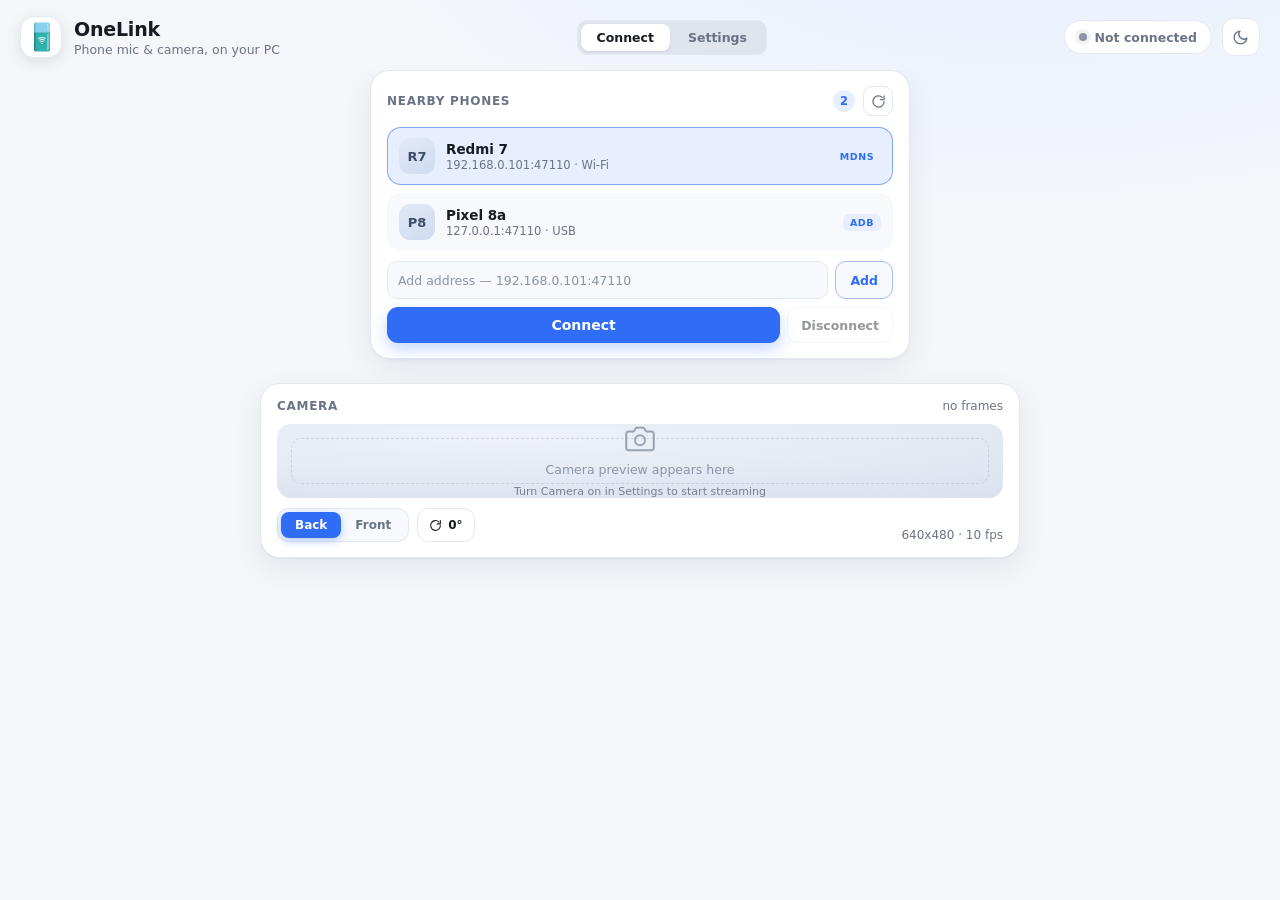
==== commit 11289ac2: "Connect page holds only the connect card; fps presets 15/30/45/60 - Connect: single centred card; ca" ====
--- a/pc/onelink/webui/index.html
+++ b/pc/onelink/webui/index.html
@@ -240,10 +240,16 @@
           <div class="set-row">
             <div class="set-text">
               <b>Frame rate</b>
-              <span>Frames per second, 1 – 30.</span>
+              <span>Frames per second. Above 30 costs bandwidth and heat.</span>
             </div>
             <label class="field compact">
-              <input id="fpsInput" type="number" min="1" max="30" value="10">
+              <select id="fpsInput">
+                <option value="10" selected>10 fps</option>
+                <option value="15">15 fps</option>
+                <option value="30">30 fps</option>
+                <option value="45">45 fps</option>
+                <option value="60">60 fps</option>
+              </select>
             </label>
           </div>
           <div class="set-row">
--- a/pc/onelink/webui/app.css
+++ b/pc/onelink/webui/app.css
@@ -807,3 +807,30 @@
   .tabs { order: 3; width: 100%; justify-content: center; }
   .settings-wrap { max-width: none; }
 }
+
+/* ------------------------------------------- Connect page: connect only */
+#pageConnect.active {
+  display: flex;
+  flex-direction: column;
+  justify-content: center;
+  overflow-y: auto;
+  padding-bottom: 8px;
+}
+#pageConnect:has(.camera-card:not(.off)) { justify-content: flex-start; }
+#pageConnect .devices {
+  width: 100%;
+  max-width: 540px;
+  margin: 0 auto;
+}
+#pageConnect .stack {
+  width: 100%;
+  max-width: 760px;
+  margin: 12px auto 0;
+  display: block;
+}
+/* nothing else lives here; the camera preview appears only while it streams */
+#pageConnect .row2,
+#pageConnect .clip-card,
+#pageConnect .log-card { display: none; }
+#pageConnect .camera-card { display: none; }
+#pageConnect .camera-card:not(.off) { display: flex; }
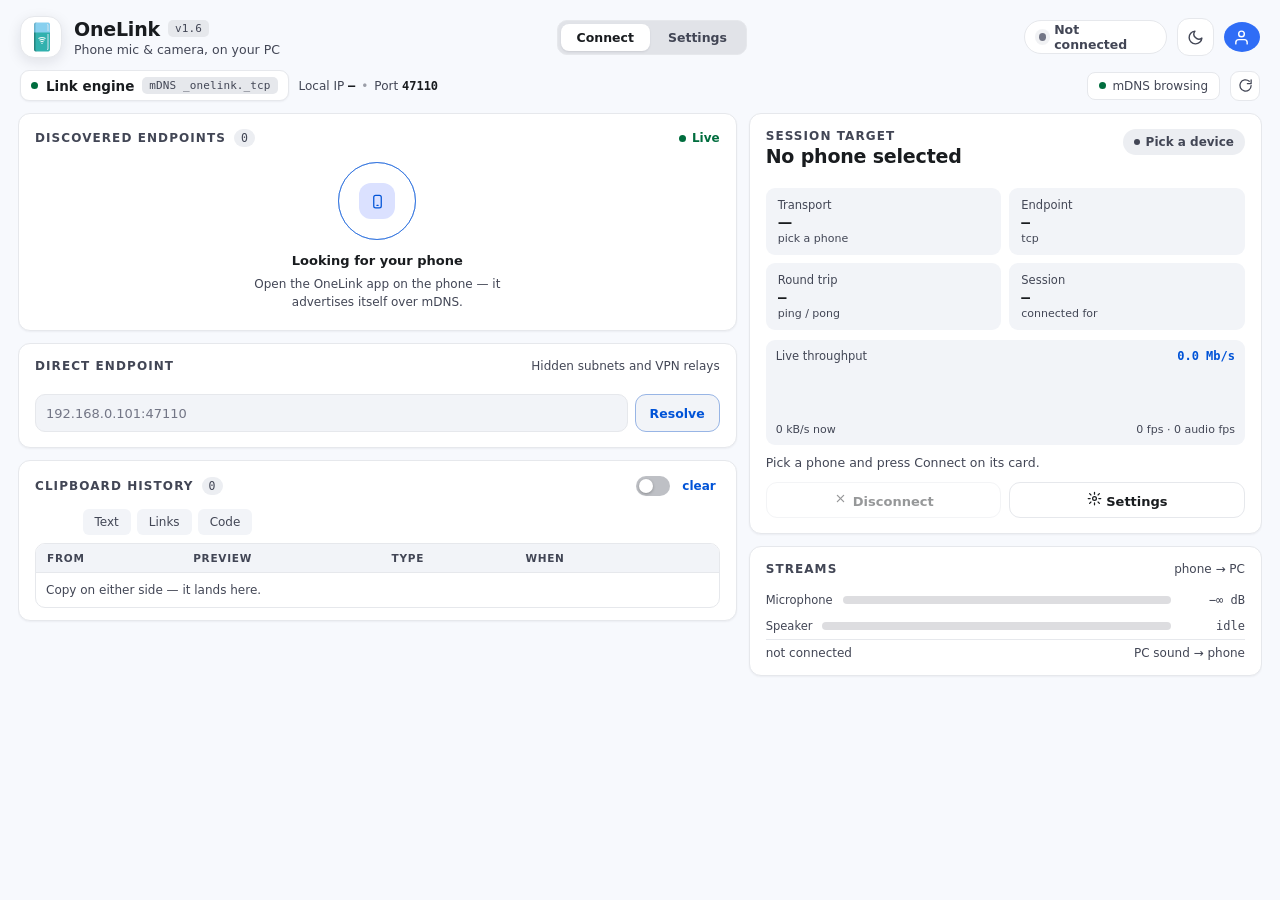
==== commit ff7f3784: "PC: workstation Connect page, single-instance guard, session-on-demand Windows - webui rebuilt to th" ====
--- a/pc/onelink/webui/index.html
+++ b/pc/onelink/webui/index.html
@@ -12,11 +12,12 @@
 
     <header class="topbar">
       <div class="brand">
-        <div class="mark" aria-hidden="true">
-          <img src="icon.png" alt="">
-        </div>
+        <div class="mark" aria-hidden="true"><img src="icon.png" alt=""></div>
         <div class="brand-text">
-          <h1>OneLink</h1>
+          <div class="brand-line">
+            <h1>OneLink</h1>
+            <span id="versionChip" class="mono-chip">v1.6</span>
+          </div>
           <p>Phone mic &amp; camera, on your PC</p>
         </div>
       </div>
@@ -28,7 +29,7 @@
 
       <div class="top-actions">
         <div id="statusPill" class="pill pill-idle">
-          <span class="dot"></span><span id="statusText">Searching…</span>
+          <span class="dot"></span><span id="statusText">Not connected</span>
         </div>
         <button id="themeBtn" class="icon-btn" title="Toggle theme" aria-label="Toggle theme">
           <svg viewBox="0 0 24 24" fill="none" stroke="currentColor" stroke-width="2"
@@ -36,144 +37,267 @@
             <path d="M21 12.8A9 9 0 1111.2 3a7 7 0 009.8 9.8z"/>
           </svg>
         </button>
+        <div class="avatar" aria-hidden="true">
+          <svg viewBox="0 0 24 24" fill="none" stroke="currentColor" stroke-width="2"
+               stroke-linecap="round" stroke-linejoin="round">
+            <path d="M20 21v-2a4 4 0 00-4-4H8a4 4 0 00-4 4v2"/><circle cx="12" cy="7" r="4"/>
+          </svg>
+        </div>
       </div>
     </header>
 
-    <!-- ================================================== connect page -->
-    <main id="pageConnect" class="grid page active">
-
-      <section class="card devices">
-        <div class="card-head">
-          <h2>Nearby phones</h2>
-          <div class="head-right">
-            <span id="devCount" class="count">0</span>
-            <button id="refreshBtn" class="icon-btn small" title="Scan again" aria-label="Scan again">
-              <svg viewBox="0 0 24 24" fill="none" stroke="currentColor" stroke-width="2"
-                   stroke-linecap="round" stroke-linejoin="round">
-                <path d="M21 12a9 9 0 11-3-6.7M21 3v6h-6"/>
-              </svg>
-            </button>
-          </div>
-        </div>
-
-        <ul id="devList" class="dev-list"></ul>
-
-        <div id="empty" class="empty">
-          <div class="radar"><i></i><i></i><i></i><b>
+    <main id="pageConnect" class="page active">
+
+      <div class="telemetry">
+        <div class="telemetry-left">
+          <div class="telemetry-pill">
+            <span class="dot dot-good"></span>
+            <span class="t-label">Link engine</span>
+            <span class="mono-chip">mDNS _onelink._tcp</span>
+          </div>
+          <div class="telemetry-meta">
+            <span>Local IP <b id="localIp" class="mono">—</b></span>
+            <span class="sep">•</span>
+            <span>Port <b class="mono">47110</b></span>
+          </div>
+        </div>
+        <div class="telemetry-right">
+          <div id="mdnsChip" class="soft-chip">
+            <span class="dot dot-good"></span><span>mDNS browsing</span>
+          </div>
+          <button id="refreshBtn" class="icon-btn small" title="Scan network" aria-label="Scan network">
             <svg viewBox="0 0 24 24" fill="none" stroke="currentColor" stroke-width="2"
-                 stroke-linecap="round" stroke-linejoin="round" style="width:15px;height:15px">
-              <rect x="6" y="2" width="12" height="20" rx="3"/><path d="M11 18h2"/>
+                 stroke-linecap="round" stroke-linejoin="round">
+              <path d="M21 12a9 9 0 11-3-6.7M21 3v6h-6"/>
             </svg>
-          </b></div>
-          <p class="empty-title">Looking for your phone</p>
-          <p class="empty-sub">Open the OneLink app on the phone and switch it on.</p>
-        </div>
-
-        <ul class="tips">
-          <li><em>Wi-Fi</em> same network, app switched on</li>
-          <li><em>USB</em> cable + USB debugging</li>
-          <li><em>Manual</em> type the address below</li>
-        </ul>
-
-        <form id="manualForm" class="manual" autocomplete="off">
-          <input id="manualInput" placeholder="Add address — 192.168.0.101:47110" spellcheck="false">
-          <button type="submit" class="ghost-btn">Add</button>
-        </form>
-
-        <div class="dev-actions">
-          <button id="connectBtn" class="primary-btn" disabled>Connect</button>
-          <button id="disconnectBtn" class="ghost-btn" disabled>Disconnect</button>
-        </div>
-      </section>
-
-      <section class="stack">
-
-        <div class="card camera-card">
-          <div class="card-head">
-            <h2>Camera</h2>
-            <div class="head-right">
+          </button>
+        </div>
+      </div>
+
+      <div class="workstation">
+
+        <div class="col-left">
+
+
+          <section class="card">
+            <div class="card-head">
+              <div class="head-left">
+                <h2>Discovered endpoints</h2>
+                <span id="devCount" class="count-chip">0</span>
+              </div>
+              <div class="live-ping">
+                <span class="dot dot-good dot-ping"></span><span>Live</span>
+              </div>
+            </div>
+
+            <ul id="devList" class="dev-list"></ul>
+
+            <div id="empty" class="empty">
+              <div class="radar"><i></i><i></i><i></i><b>
+                <svg viewBox="0 0 24 24" fill="none" stroke="currentColor" stroke-width="2"
+                     stroke-linecap="round" stroke-linejoin="round" style="width:15px;height:15px">
+                  <rect x="6" y="2" width="12" height="20" rx="3"/><path d="M11 18h2"/>
+                </svg>
+              </b></div>
+              <p class="empty-title">Looking for your phone</p>
+              <p class="empty-sub">Open the OneLink app on the phone — it advertises itself over mDNS.</p>
+            </div>
+          </section>
+
+          <div id="usbBanner" class="usb-banner hidden">
+            <div class="usb-main">
+              <div class="usb-icon">
+                <svg viewBox="0 0 24 24" fill="none" stroke="currentColor" stroke-width="2"
+                     stroke-linecap="round" stroke-linejoin="round">
+                  <path d="M12 21V7"/><path d="M9 10l3-3 3 3"/>
+                  <path d="M5 14h2a2 2 0 002-2V9a2 2 0 012-2h2"/>
+                </svg>
+              </div>
+              <div>
+                <div class="usb-title">
+                  <span>USB direct link (ADB)</span>
+                  <span class="usb-tag">lowest latency</span>
+                </div>
+                <p>Reverse forwarding over the cable — no Wi-Fi jitter.</p>
+              </div>
+            </div>
+            <button id="quickConnectUsb" class="usb-btn">Switch to USB</button>
+          </div>
+
+          <section class="card">
+            <div class="card-head">
+              <h2>Direct endpoint</h2>
+              <span class="meta">Hidden subnets and VPN relays</span>
+            </div>
+            <form id="manualForm" class="manual" autocomplete="off">
+              <input id="manualInput" placeholder="192.168.0.101:47110" spellcheck="false">
+              <button type="submit" class="ghost-btn">
+                <svg viewBox="0 0 24 24" fill="none" stroke="currentColor" stroke-width="2"
+                     stroke-linecap="round" stroke-linejoin="round">
+                  <path d="M10 13a5 5 0 007 0l3-3a5 5 0 00-7-7l-1 1"/>
+                  <path d="M14 11a5 5 0 00-7 0l-3 3a5 5 0 007 7l1-1"/>
+                </svg>
+                <span>Resolve</span>
+              </button>
+            </form>
+            <div id="recentChips" class="chips"></div>
+          </section>
+
+          <section class="card clip-card">
+            <div class="card-head">
+              <div class="head-left">
+                <h2>Clipboard history</h2>
+                <span id="clipCount" class="count-chip">0</span>
+              </div>
+              <div class="head-right">
+                <label class="switch" title="Clipboard sync">
+                  <input type="checkbox" id="clipToggle">
+                  <span class="track"><span class="thumb"></span></span>
+                </label>
+                <button id="clearClipBtn" class="link-btn">clear</button>
+              </div>
+            </div>
+            <div class="clip-filters" id="clipFilters">
+              <button class="filter-chip on" data-filter="all">All</button>
+              <button class="filter-chip" data-filter="text">Text</button>
+              <button class="filter-chip" data-filter="link">Links</button>
+              <button class="filter-chip" data-filter="code">Code</button>
+            </div>
+            <div class="table-wrap">
+              <table class="clip-table">
+                <thead>
+                  <tr><th>From</th><th>Preview</th><th>Type</th><th>When</th><th></th></tr>
+                </thead>
+                <tbody id="clipBody"></tbody>
+              </table>
+              <p id="clipEmpty" class="meta clip-empty">Copy on either side — it lands here.</p>
+            </div>
+          </section>
+        </div>
+
+        <div class="col-right">
+
+          <section class="card console">
+            <div class="card-head console-head">
+              <div>
+                <h2>Session target</h2>
+                <p id="targetName" class="target-name">No phone selected</p>
+              </div>
+              <div id="targetPill" class="status-pill idle">
+                <span class="dot"></span><span id="targetStatusText">Pick a device</span>
+              </div>
+            </div>
+
+            <div id="teleGrid" class="tele-grid">
+              <div class="tele-cell">
+                <span class="tele-label">Transport</span>
+                <b id="tTransport">—</b>
+                <span id="tTransportSub" class="tele-sub">pick a phone</span>
+              </div>
+              <div class="tele-cell">
+                <span class="tele-label">Endpoint</span>
+                <b id="tPort" class="mono">—</b>
+                <span class="tele-sub">tcp</span>
+              </div>
+              <div class="tele-cell">
+                <span class="tele-label">Round trip</span>
+                <b id="tRtt" class="mono">—</b>
+                <span class="tele-sub">ping / pong</span>
+              </div>
+              <div class="tele-cell">
+                <span class="tele-label">Session</span>
+                <b id="tUptime" class="mono">—</b>
+                <span class="tele-sub">connected for</span>
+              </div>
+            </div>
+
+            <div id="sparkCard" class="spark-card">
+              <div class="spark-head">
+                <span class="tele-label">Live throughput</span>
+                <span id="sparkPeak" class="mono spark-peak">0.0 Mb/s</span>
+              </div>
+              <canvas id="spark" class="spark" width="600" height="120"></canvas>
+              <div class="spark-foot">
+                <span id="sparkNow">0 kB/s now</span>
+                <span id="sparkFrames">0 fps · 0 audio fps</span>
+              </div>
+            </div>
+
+            <p id="sessionHint" class="session-hint">Pick a phone and press Connect on its card.</p>
+
+            <div class="actions">
+              <div class="actions-row">
+                <button id="disconnectBtn" class="ghost-btn" disabled>
+                  <svg viewBox="0 0 24 24" fill="none" stroke="currentColor" stroke-width="2"
+                       stroke-linecap="round" stroke-linejoin="round">
+                    <path d="M17 7l-10 10"/><path d="M7 7l10 10"/>
+                  </svg>
+                  <span>Disconnect</span>
+                </button>
+                <button id="openSettingsBtn" class="ghost-btn">
+                  <svg viewBox="0 0 24 24" fill="none" stroke="currentColor" stroke-width="2"
+                       stroke-linecap="round" stroke-linejoin="round">
+                    <circle cx="12" cy="12" r="3"/>
+                    <path d="M12 2v3M12 19v3M4.2 4.2l2.1 2.1M17.7 17.7l2.1 2.1M2 12h3M19 12h3M4.2 19.8l2.1-2.1M17.7 6.3l2.1-2.1"/>
+                  </svg>
+                  <span>Settings</span>
+                </button>
+              </div>
+            </div>
+          </section>
+
+          <section id="previewCard" class="card preview-card hidden">
+            <div class="card-head">
+              <h2>Live preview</h2>
               <span id="camMeta" class="meta">no frames</span>
             </div>
-          </div>
-          <div id="camStage" class="stage">
-            <div id="camPlaceholder" class="stage-empty">
-              <svg viewBox="0 0 24 24" fill="none" stroke="currentColor" stroke-width="1.6"
-                   stroke-linecap="round" stroke-linejoin="round">
-                <path d="M23 19a2 2 0 01-2 2H3a2 2 0 01-2-2V8a2 2 0 012-2h4l2-3h6l2 3h4a2 2 0 012 2z"/>
-                <circle cx="12" cy="13" r="4"/>
-              </svg>
-              <p>Camera preview appears here</p>
-              <small>Turn Camera on in Settings to start streaming</small>
-            </div>
-            <canvas id="camCanvas"></canvas>
-          </div>
-          <div class="cam-bar">
-            <div class="seg" id="facingSeg" role="group" aria-label="Camera facing">
-              <button type="button" data-facing="back" class="on">Back</button>
-              <button type="button" data-facing="front">Front</button>
-            </div>
-            <button type="button" id="rotateBtn" class="ghost-btn tiny" title="Rotate 90°">
-              <svg viewBox="0 0 24 24" fill="none" stroke="currentColor" stroke-width="2"
-                   stroke-linecap="round" stroke-linejoin="round">
-                <path d="M21 12a9 9 0 11-2.6-6.4M21 3v6h-6"/>
-              </svg>
-              <span id="rotLabel">0°</span>
-            </button>
-            <span class="spacer"></span>
-            <span id="camSizeNote" class="meta">640x480 · 10 fps</span>
-          </div>
-        </div>
-
-        <div class="row2">
-          <div class="card control">
-            <div class="card-head">
-              <h2>Microphone</h2>
-              <span id="micState" class="meta">off</span>
-            </div>
-            <div class="meter"><div id="micBar" class="meter-fill"></div></div>
-            <div class="control-foot">
-              <span id="micDb" class="meta">−∞ dB</span>
+            <div id="camStage" class="stage">
+              <div id="camPlaceholder" class="stage-empty">
+                <svg viewBox="0 0 24 24" fill="none" stroke="currentColor" stroke-width="1.6"
+                     stroke-linecap="round" stroke-linejoin="round">
+                  <path d="M23 19a2 2 0 01-2 2H3a2 2 0 01-2-2V8a2 2 0 012-2h4l2-3h6l2 3h4a2 2 0 012 2z"/>
+                  <circle cx="12" cy="13" r="4"/>
+                </svg>
+                <p>Waiting for frames</p>
+              </div>
+              <canvas id="camCanvas"></canvas>
+            </div>
+            <div class="cam-bar">
+              <div class="seg" id="facingSeg" role="group" aria-label="Camera facing">
+                <button type="button" data-facing="back" class="on">Back</button>
+                <button type="button" data-facing="front">Front</button>
+              </div>
+              <button type="button" id="rotateBtn" class="ghost-btn tiny" title="Rotate 90°">
+                <svg viewBox="0 0 24 24" fill="none" stroke="currentColor" stroke-width="2"
+                     stroke-linecap="round" stroke-linejoin="round">
+                  <path d="M21 12a9 9 0 11-2.6-6.4M21 3v6h-6"/>
+                </svg>
+                <span id="rotLabel">0°</span>
+              </button>
+            </div>
+          </section>
+
+          <section class="card">
+            <div class="card-head"><h2>Streams</h2><span class="meta">phone → PC</span></div>
+            <div class="stream-row">
+              <span class="tele-label">Microphone</span>
+              <div class="meter"><div id="micBar" class="meter-fill"></div></div>
+              <span id="micDb" class="mono small">−∞ dB</span>
+            </div>
+            <div class="stream-row">
+              <span class="tele-label">Speaker</span>
+              <div class="meter"><div id="spkBar" class="meter-fill spk"></div></div>
+              <span id="spkKbps" class="mono small">idle</span>
+            </div>
+            <div class="stream-foot">
               <span id="micRoute" class="route">not connected</span>
-            </div>
-          </div>
-
-          <div class="card control">
-            <div class="card-head">
-              <h2>Speaker</h2>
-              <span id="spkState" class="meta">off</span>
-            </div>
-            <div class="meter"><div id="spkBar" class="meter-fill spk"></div></div>
-            <div class="control-foot">
-              <span id="streamStats" class="meta">idle</span>
               <span id="spkRoute" class="route">PC sound → phone</span>
             </div>
-          </div>
-        </div>
-
-        <div class="card clip-card">
-          <div class="card-head">
-            <h2>Clipboard</h2>
-            <div class="head-right">
-              <span id="clipMeta" class="meta">sync off</span>
-            </div>
-          </div>
-          <ul id="clipList" class="clip-list"></ul>
-          <div class="control-foot">
-            <span id="clipEmpty" class="meta">Copy on either side — it lands here, click to put it back.</span>
-          </div>
-        </div>
-
-        <div class="card log-card">
-          <div class="card-head">
-            <h2>Activity</h2>
-            <button id="logToggle" class="link-btn">hide</button>
-          </div>
-          <pre id="log" class="log"></pre>
-        </div>
-      </section>
+          </section>
+        </div>
+      </div>
     </main>
 
-    <!-- ================================================= settings page -->
     <main id="pageSettings" class="page settings">
       <div class="settings-wrap">
 
@@ -215,7 +339,7 @@
               <span>Two-way text with history on both sides.</span>
             </div>
             <label class="switch">
-              <input type="checkbox" id="clipToggle">
+              <input type="checkbox" id="clipToggle2">
               <span class="track"><span class="thumb"></span></span>
             </label>
           </div>
@@ -224,10 +348,7 @@
         <section class="card">
           <div class="card-head"><h2>Camera</h2></div>
           <div class="set-row">
-            <div class="set-text">
-              <b>Resolution</b>
-              <span>Lower is smoother over Wi-Fi.</span>
-            </div>
+            <div class="set-text"><b>Resolution</b><span>Lower is smoother over Wi-Fi.</span></div>
             <label class="field compact">
               <select id="sizeSel">
                 <option>1280x720</option>
@@ -238,10 +359,7 @@
             </label>
           </div>
           <div class="set-row">
-            <div class="set-text">
-              <b>Frame rate</b>
-              <span>Frames per second. Above 30 costs bandwidth and heat.</span>
-            </div>
+            <div class="set-text"><b>Frame rate</b><span>Above 30 costs bandwidth and heat.</span></div>
             <label class="field compact">
               <select id="fpsInput">
                 <option value="10" selected>10 fps</option>
@@ -252,15 +370,6 @@
               </select>
             </label>
           </div>
-          <div class="set-row">
-            <div class="set-text">
-              <b>Rotation</b>
-              <span>Turn the picture without touching the phone.</span>
-            </div>
-            <button type="button" id="rotateBtn2" class="ghost-btn tiny">
-              <span id="rotLabel2">0°</span>
-            </button>
-          </div>
         </section>
 
         <section class="card">
@@ -268,8 +377,8 @@
           <div class="set-row">
             <div class="set-text">
               <b>Silence the PC while streaming</b>
-              <span>Moves the Windows default playback to VB-Cable and puts it back when
-                streaming stops or the app exits.</span>
+              <span>Switches the Windows default playback to VB-Cable and puts it back
+                when streaming stops or the app exits.</span>
             </div>
             <label class="switch">
               <input type="checkbox" id="muteChk" checked>
@@ -277,17 +386,13 @@
             </label>
           </div>
           <div class="set-row">
-            <div class="set-text">
-              <b>Virtual microphone</b>
-              <span id="setSinkName">CABLE Input</span>
-            </div>
+            <div class="set-text"><b>Virtual microphone</b><span id="setSinkName">CABLE Input</span></div>
             <span id="setSinkState" class="state-chip">ready</span>
           </div>
           <div class="set-row">
             <div class="set-text">
               <b>Rename it in Windows</b>
-              <span>Windows keeps endpoint names to itself: Settings → Sound → All sound
-                devices → rename. OneLink picks the device up whatever it is called.</span>
+              <span>Windows keeps endpoint names to itself — Settings → Sound → All sound devices.</span>
             </div>
             <button type="button" id="openSoundBtn" class="ghost-btn tiny">Open</button>
           </div>
@@ -296,7 +401,7 @@
         <section class="card">
           <div class="card-head">
             <h2>Clipboard history</h2>
-            <button id="clearClipBtn" class="link-btn">clear</button>
+            <button id="clearClipBtn2" class="link-btn">clear</button>
           </div>
           <div class="set-row">
             <div class="set-text">
@@ -308,6 +413,14 @@
         </section>
 
         <section class="card">
+          <div class="card-head">
+            <h2>Activity</h2>
+            <button id="logToggle" class="link-btn">hide</button>
+          </div>
+          <pre id="log" class="log"></pre>
+        </section>
+
+        <section class="card">
           <div class="card-head"><h2>About</h2></div>
           <div class="set-row">
             <div class="set-text"><b>OneLink</b><span id="setVersion">version —</span></div>
@@ -321,7 +434,6 @@
             <span class="state-chip">tray</span>
           </div>
         </section>
-
       </div>
     </main>
   </div>
--- a/pc/onelink/webui/app.css
+++ b/pc/onelink/webui/app.css
@@ -1,37 +1,59 @@
 /* OneLink — LocalSend-flavoured Material 3 look */
 
 :root {
-  --bg: #f4f6fa;
-  --glow: radial-gradient(1100px 520px at 80% -12%, #e6efff 0%, rgba(244, 246, 250, 0) 62%);
+  --bg: #f7f9fd;
+  --glow: none;
   --card: #ffffff;
-  --card-2: #f7f9fc;
-  --line: #e4e8f0;
-  --text: #171a21;
-  --muted: #6b7484;
-  --faint: #8b95a6;
-  --accent: #2f6df6;
+  --card-2: #f2f4f8;
+  --line: #e6e8ec;
+  --text: #191c1f;
+  --muted: #424655;
+  --faint: #737686;
+  --accent: #0053d7;
   --accent-ink: #ffffff;
-  --accent-soft: #e7efff;
-  --good: #17b26a;
+  --accent-soft: #dbe1ff;
+  --good: #006d3e;
   --warn: #f79009;
-  --bad: #ef4444;
-  --shadow: 0 1px 2px rgba(16, 24, 40, .04), 0 10px 30px rgba(16, 24, 40, .07);
-  --radius: 20px;
+  --bad: #ba1a1a;
+  /* extra Material 3 roles used by the workstation layout */
+  --primary-container: #2f6df6;
+  --primary-fixed: #dbe1ff;
+  --on-primary-fixed: #003ea6;
+  --secondary-container: #75fcac;
+  --on-secondary-container: #00210f;
+  --surface-low: #f2f4f8;
+  --surface-container: #eceef2;
+  --surface-high: #e6e8ec;
+  --error-container: #ffdad6;
+  --mono: "JetBrains Mono", "Cascadia Mono", Consolas, ui-monospace, monospace;
+  --shadow: 0 1px 2px rgba(16, 24, 40, .05);
+  --radius: 12px;
 }
 
 [data-theme="dark"] {
-  --bg: #0e1015;
-  --glow: radial-gradient(1100px 520px at 80% -12%, #1a2436 0%, rgba(14, 16, 21, 0) 64%);
-  --card: #171b23;
-  --card-2: #1e232d;
-  --line: #262d3a;
-  --text: #eef1f7;
-  --muted: #98a2b3;
-  --faint: #7f8a9c;
-  --accent: #6f9bff;
-  --accent-ink: #0b1020;
-  --accent-soft: #1b2540;
-  --shadow: 0 1px 2px rgba(0, 0, 0, .45), 0 14px 36px rgba(0, 0, 0, .38);
+  --bg: #111418;
+  --glow: none;
+  --card: #0d0f13;
+  --card-2: #171a1f;
+  --line: #262a31;
+  --text: #e3e5e9;
+  --muted: #c3c6d7;
+  --faint: #8d90a0;
+  --accent: #b3c5ff;
+  --accent-ink: #002e6a;
+  --accent-soft: #003ea6;
+  --good: #57df91;
+  --bad: #ffb4ab;
+  --primary-container: #2f6df6;
+  --primary-fixed: #003ea6;
+  --on-primary-fixed: #dbe1ff;
+  --secondary-container: #00522d;
+  --on-secondary-container: #75fcac;
+  --surface-low: #171a1f;
+  --surface-container: #1c1f24;
+  --surface-high: #262a31;
+  --error-container: #3b0d10;
+  --shadow: 0 1px 2px rgba(0, 0, 0, .45);
 }
 
 * { box-sizing: border-box; }
@@ -808,29 +830,367 @@
   .settings-wrap { max-width: none; }
 }
 
-/* ------------------------------------------- Connect page: connect only */
-#pageConnect.active {
-  display: flex;
-  flex-direction: column;
-  justify-content: center;
+
+/* ==================================================== workstation layout */
+.brand-line { display: flex; align-items: center; gap: 8px; }
+.mono-chip {
+  font-family: var(--mono);
+  font-size: 10.5px;
+  line-height: 1;
+  padding: 3px 6px;
+  border-radius: 5px;
+  background: var(--surface-high);
+  color: var(--muted);
+  letter-spacing: .01em;
+}
+.avatar {
+  width: 30px; height: 30px;
+  border-radius: 50%;
+  background: var(--primary-container);
+  color: #fff;
+  display: grid; place-items: center;
+}
+.avatar svg { width: 17px; height: 17px; }
+
+.page { display: none; }
+.page.active { display: flex; flex-direction: column; min-height: 0; flex: 1; gap: 10px; }
+
+.telemetry {
+  display: flex;
+  align-items: center;
+  justify-content: space-between;
+  gap: 12px;
+  padding: 0 2px 2px;
+  flex-wrap: wrap;
+}
+.telemetry-left, .telemetry-right { display: flex; align-items: center; gap: 10px; flex-wrap: wrap; }
+.telemetry-pill {
+  display: inline-flex; align-items: center; gap: 8px;
+  background: var(--card);
+  border: 1px solid var(--line);
+  border-radius: 9px;
+  padding: 6px 10px;
+  box-shadow: var(--shadow);
+}
+.t-label { font-size: 12.5px; font-weight: 600; color: var(--text); }
+.telemetry-meta { display: inline-flex; align-items: center; gap: 6px; font-size: 11px; color: var(--muted); }
+.telemetry-meta b { color: var(--text); font-weight: 600; }
+.sep { opacity: .5; }
+.mono { font-family: var(--mono); }
+.soft-chip {
+  display: inline-flex; align-items: center; gap: 6px;
+  background: var(--card); border: 1px solid var(--line);
+  border-radius: 8px; padding: 6px 10px;
+  font-size: 11px; color: var(--muted);
+}
+.soft-chip.off { opacity: .55; }
+.dot { width: 7px; height: 7px; border-radius: 50%; background: var(--faint); display: inline-block; }
+.dot-good { background: var(--good); }
+.dot-ping { animation: ping 1.6s ease-out infinite; }
+@keyframes ping {
+  0% { box-shadow: 0 0 0 0 color-mix(in srgb, var(--good) 55%, transparent); }
+  70% { box-shadow: 0 0 0 6px transparent; }
+  100% { box-shadow: 0 0 0 0 transparent; }
+}
+
+.workstation {
+  display: grid;
+  grid-template-columns: minmax(0, 7fr) minmax(0, 5fr);
+  gap: 12px;
+  align-items: start;
+  min-height: 0;
   overflow-y: auto;
-  padding-bottom: 8px;
-}
-#pageConnect:has(.camera-card:not(.off)) { justify-content: flex-start; }
-#pageConnect .devices {
-  width: 100%;
-  max-width: 540px;
-  margin: 0 auto;
-}
-#pageConnect .stack {
-  width: 100%;
-  max-width: 760px;
-  margin: 12px auto 0;
-  display: block;
-}
-/* nothing else lives here; the camera preview appears only while it streams */
-#pageConnect .row2,
-#pageConnect .clip-card,
-#pageConnect .log-card { display: none; }
-#pageConnect .camera-card { display: none; }
-#pageConnect .camera-card:not(.off) { display: flex; }
+  padding-bottom: 6px;
+}
+.col-left, .col-right { display: flex; flex-direction: column; gap: 12px; min-width: 0; }
+
+/* --------------------------------------------------------- usb banner */
+.usb-banner {
+  display: flex; align-items: center; justify-content: space-between; gap: 14px;
+  background: var(--primary-container);
+  color: #fff;
+  border-radius: 12px;
+  padding: 14px 16px;
+  box-shadow: var(--shadow);
+}
+.usb-banner.hidden { display: none; }
+.usb-main { display: flex; align-items: center; gap: 12px; min-width: 0; }
+.usb-icon {
+  width: 38px; height: 38px; border-radius: 9px;
+  background: rgba(255, 255, 255, .16);
+  display: grid; place-items: center; flex: 0 0 auto;
+}
+.usb-icon svg { width: 20px; height: 20px; }
+.usb-title { display: flex; align-items: center; gap: 8px; font-size: 13px; font-weight: 600; }
+.usb-tag {
+  font-family: var(--mono); font-size: 10px; text-transform: uppercase; letter-spacing: .06em;
+  background: rgba(255, 255, 255, .2); border-radius: 4px; padding: 2px 5px;
+}
+.usb-banner p { margin: 2px 0 0; font-size: 11.5px; color: rgba(255, 255, 255, .82); }
+.usb-btn {
+  flex: 0 0 auto;
+  border: 0; border-radius: 9px;
+  background: #fff; color: var(--accent);
+  font: inherit; font-size: 12.5px; font-weight: 600;
+  padding: 8px 14px; cursor: pointer;
+}
+.usb-btn:hover { background: var(--surface-low); }
+
+/* ------------------------------------------------------------ endpoints */
+.head-left { display: flex; align-items: center; gap: 8px; }
+.count-chip {
+  font-family: var(--mono); font-size: 10.5px;
+  background: var(--surface-container); color: var(--muted);
+  border-radius: 999px; padding: 2px 7px;
+}
+.live-ping { display: inline-flex; align-items: center; gap: 6px; font-size: 11px; color: var(--good); font-weight: 600; }
+
+.endpoint {
+  list-style: none;
+  border-radius: 12px;
+  padding: 12px;
+  background: var(--surface-low);
+  border: 1px solid transparent;
+  cursor: pointer;
+  transition: background .14s, border-color .14s;
+}
+.endpoint + .endpoint { margin-top: 8px; }
+.endpoint:hover { background: var(--surface-container); }
+.endpoint.selected {
+  background: color-mix(in srgb, var(--primary-fixed) 45%, var(--card));
+  border-color: var(--primary-container);
+  box-shadow: inset 0 0 0 1px var(--primary-container);
+}
+.ep-main { display: flex; align-items: center; gap: 12px; }
+.ep-avatar {
+  width: 42px; height: 42px; border-radius: 10px;
+  background: var(--primary-container); color: #fff;
+  display: grid; place-items: center; flex: 0 0 auto;
+}
+.ep-avatar.usb { background: var(--surface-high); color: var(--muted); }
+.ep-avatar svg { width: 22px; height: 22px; }
+.ep-body { min-width: 0; flex: 1; }
+.ep-title { display: flex; align-items: center; gap: 8px; flex-wrap: wrap; }
+.ep-title b { font-size: 13px; font-weight: 600; color: var(--text); }
+.chip {
+  font-family: var(--mono); font-size: 10px; text-transform: uppercase; letter-spacing: .05em;
+  border-radius: 999px; padding: 2px 7px; font-weight: 600;
+}
+.chip-wifi { background: var(--secondary-container); color: var(--on-secondary-container); }
+.chip-usb { background: var(--primary-fixed); color: var(--on-primary-fixed); }
+.chip-live { background: var(--primary); color: var(--accent-ink); }
+.ep-sub { display: flex; align-items: center; gap: 10px; margin-top: 3px; font-size: 11px; color: var(--muted); flex-wrap: wrap; }
+.ep-rtt { color: var(--good); font-weight: 600; }
+.ep-badges { flex: 0 0 auto; }
+.ep-dot {
+  width: 26px; height: 26px; border-radius: 50%;
+  display: grid; place-items: center;
+  background: var(--surface-high); color: var(--muted);
+}
+.ep-dot.on { background: var(--primary); color: #fff; }
+.ep-dot svg { width: 14px; height: 14px; }
+.ep-metrics {
+  display: flex; gap: 14px; flex-wrap: wrap;
+  margin-top: 10px; padding: 6px 10px;
+  border-radius: 8px;
+  background: color-mix(in srgb, var(--card) 70%, transparent);
+  font-size: 11px; color: var(--muted);
+}
+
+/* --------------------------------------------------------------- chips */
+.chips { display: flex; flex-wrap: wrap; gap: 6px; margin-top: 10px; }
+.chips:empty { display: none; }
+.quick-chip {
+  font-family: var(--mono); font-size: 11px;
+  background: var(--surface-low); color: var(--text);
+  border: 1px solid transparent; border-radius: 6px;
+  padding: 4px 8px; cursor: pointer;
+}
+.quick-chip:hover { background: var(--surface-container); border-color: var(--line); }
+
+/* ----------------------------------------------------------- clip table */
+.clip-filters { display: flex; gap: 6px; margin: 2px 0 8px; }
+.filter-chip {
+  border: 1px solid transparent; background: var(--surface-low);
+  font: inherit; font-size: 11px; color: var(--muted);
+  border-radius: 6px; padding: 4px 10px; cursor: pointer;
+}
+.filter-chip.on { background: var(--primary); color: var(--accent-ink); font-weight: 600; }
+.table-wrap { border: 1px solid var(--line); border-radius: 10px; overflow: hidden; }
+.clip-table { width: 100%; border-collapse: collapse; font-size: 11px; }
+.clip-table th {
+  text-align: left; font-size: 9.5px; text-transform: uppercase; letter-spacing: .07em;
+  color: var(--muted); font-weight: 600; background: var(--surface-low);
+  padding: 7px 10px; border-bottom: 1px solid var(--line);
+}
+.clip-table td { padding: 7px 10px; border-bottom: 1px solid var(--line); color: var(--text); }
+.clip-table tr:last-child td { border-bottom: 0; }
+.clip-table tbody tr:hover { background: var(--surface-low); }
+.clip-table .preview { max-width: 240px; overflow: hidden; text-overflow: ellipsis; white-space: nowrap; }
+.clip-table .right { text-align: right; }
+.dir-chip { font-family: var(--mono); font-size: 9.5px; font-weight: 600; border-radius: 5px; padding: 2px 6px; white-space: nowrap; }
+.dir-chip.up { background: var(--secondary-container); color: var(--on-secondary-container); }
+.dir-chip.down { background: var(--primary-fixed); color: var(--on-primary-fixed); }
+.clip-empty { padding: 10px; margin: 0; }
+.icon-btn.tiny { width: 24px; height: 24px; border-radius: 6px; }
+.icon-btn.tiny svg { width: 14px; height: 14px; }
+
+/* ------------------------------------------------------------- console */
+.console-head { align-items: flex-start; }
+.console-head h2 { margin-bottom: 2px; }
+.target-name { margin: 0; font-size: 17px; font-weight: 700; letter-spacing: -.01em; color: var(--text); }
+.status-pill {
+  display: inline-flex; align-items: center; gap: 6px;
+  border-radius: 999px; padding: 5px 10px;
+  font-size: 11px; font-weight: 600; white-space: nowrap;
+}
+.status-pill .dot { width: 6px; height: 6px; background: currentColor; }
+.status-pill.idle { background: var(--surface-container); color: var(--muted); }
+.status-pill.live { background: var(--secondary-container); color: var(--on-secondary-container); }
+.status-pill.busy { background: var(--accent-soft); color: var(--accent); }
+.status-pill.bad { background: var(--error-container); color: var(--bad); }
+
+.tele-grid { display: grid; grid-template-columns: 1fr 1fr; gap: 8px; margin: 10px 0; }
+.tele-cell {
+  background: var(--surface-low); border-radius: 9px;
+  padding: 9px 10px; display: flex; flex-direction: column; gap: 2px; min-width: 0;
+}
+.tele-label { font-size: 10.5px; color: var(--muted); }
+.tele-cell b { font-size: 13px; font-weight: 600; color: var(--text); overflow: hidden; text-overflow: ellipsis; white-space: nowrap; }
+.tele-sub { font-size: 9.5px; color: var(--muted); }
+
+.spark-card { background: var(--surface-low); border-radius: 9px; padding: 9px 10px; }
+.spark-head { display: flex; align-items: center; justify-content: space-between; }
+.spark-peak { font-size: 11px; color: var(--accent); font-weight: 600; }
+.spark { width: 100%; height: 56px; display: block; margin-top: 4px; }
+.spark-foot { display: flex; justify-content: space-between; font-size: 10px; color: var(--muted); }
+
+.actions { margin-top: 12px; display: flex; flex-direction: column; gap: 8px; }
+.primary-btn.big {
+  height: 44px; border-radius: 11px; gap: 8px;
+  font-size: 13px; font-weight: 600;
+  display: flex; align-items: center; justify-content: center;
+}
+.primary-btn.big svg { width: 18px; height: 18px; }
+.primary-btn.big.connected { background: var(--good); color: #fff; }
+.actions-row { display: grid; grid-template-columns: 1fr 1fr; gap: 8px; }
+.actions-row .ghost-btn { justify-content: center; height: 34px; font-size: 12px; }
+.actions-row .ghost-btn svg { width: 15px; height: 15px; }
+
+/* ------------------------------------------------------------- streams */
+.stream-row { display: flex; align-items: center; gap: 10px; padding: 6px 0; }
+.stream-row .meter { flex: 1; }
+.stream-row .small { font-size: 11px; color: var(--muted); min-width: 58px; text-align: right; }
+.stream-foot { display: flex; justify-content: space-between; gap: 10px; padding-top: 6px; border-top: 1px solid var(--line); }
+.route.bad { color: var(--bad); }
+.preview-card.hidden { display: none; }
+.route { font-size: 10.5px; color: var(--muted); }
+
+/* --------------------------------------------------------- responsive */
+@media (max-width: 1080px) {
+  .workstation { grid-template-columns: minmax(0, 1fr); }
+}
+@media (max-width: 760px) {
+  .telemetry { flex-direction: column; align-items: flex-start; }
+  .tele-grid { grid-template-columns: 1fr; }
+  .actions-row { grid-template-columns: 1fr; }
+  .usb-banner { flex-direction: column; align-items: flex-start; }
+  .clip-table .preview { max-width: 120px; }
+}
+
+/* ================================================ type scale (desktop) */
+/* The design sheet is drawn at phone sizes; on a 1340px desktop window that
+   reads as micro-type, so every text role is lifted ~1.5-2px. */
+body { font-size: 14.5px; }
+
+.card-head h2 { font-size: 12px; letter-spacing: .09em; }
+.mono-chip { font-size: 11px; padding: 3px 7px; }
+.t-label { font-size: 13.5px; }
+.telemetry-meta { font-size: 12px; }
+.soft-chip { font-size: 12px; padding: 6px 11px; }
+.live-ping { font-size: 12px; }
+.count-chip { font-size: 11.5px; }
+
+.usb-title { font-size: 14px; }
+.usb-tag { font-size: 10.5px; }
+.usb-banner p { font-size: 12.5px; }
+.usb-btn { font-size: 13px; padding: 9px 16px; }
+
+.ep-title b { font-size: 14.5px; }
+.chip { font-size: 10.5px; padding: 3px 8px; }
+.ep-sub { font-size: 12.5px; margin-top: 4px; }
+.ep-metrics { font-size: 12px; padding: 7px 11px; }
+.ep-avatar { width: 46px; height: 46px; }
+.ep-avatar svg { width: 24px; height: 24px; }
+.ep-dot { width: 30px; height: 30px; }
+.endpoint { padding: 14px; }
+
+.quick-chip { font-size: 12px; padding: 5px 9px; }
+.manual input { font-size: 13px; }
+
+.clip-table { font-size: 12.5px; }
+.clip-table th { font-size: 10.5px; padding: 8px 11px; }
+.clip-table td { padding: 9px 11px; }
+.clip-table .preview { max-width: 260px; }
+.dir-chip { font-size: 10.5px; padding: 3px 7px; }
+.filter-chip { font-size: 12px; padding: 5px 11px; }
+.clip-empty { font-size: 12.5px; }
+
+.target-name { font-size: 19px; }
+.status-pill { font-size: 12px; padding: 6px 11px; }
+.tele-label { font-size: 11.5px; }
+.tele-cell { padding: 10px 12px; }
+.tele-cell b { font-size: 14.5px; }
+.tele-sub { font-size: 11px; }
+.spark-peak { font-size: 12px; }
+.spark-foot { font-size: 11px; }
+.primary-btn.big { font-size: 14px; height: 46px; }
+.actions-row .ghost-btn { font-size: 13px; height: 36px; }
+
+.stream-row .small { font-size: 12px; min-width: 64px; }
+.route { font-size: 11.5px; }
+
+.set-text b { font-size: 14px; }
+.set-text span { font-size: 12.5px; }
+.state-chip { font-size: 11px; padding: 4px 8px; }
+.field select, .field input, .field.compact select, .field.compact input { font-size: 13px; }
+
+.meta { font-size: 12px; }
+.route, .log { font-size: 12px; }
+
+/* connect action lives on the phone card, not in the console */
+.ep-connect {
+  display: inline-flex; align-items: center; gap: 6px;
+  border: 0; border-radius: 9px;
+  background: var(--accent); color: var(--accent-ink);
+  font: inherit; font-size: 12.5px; font-weight: 600;
+  padding: 8px 13px; cursor: pointer;
+  transition: filter .14s, background .14s;
+}
+.ep-connect:hover { filter: brightness(1.06); }
+.ep-connect svg { width: 15px; height: 15px; }
+.ep-connect.on {
+  background: var(--secondary-container);
+  color: var(--on-secondary-container);
+  cursor: default;
+}
+.ep-connect:disabled { opacity: .95; }
+
+.session-hint {
+  margin: 10px 0 0;
+  font-size: 12.5px;
+  color: var(--muted);
+}
+.session-hint.hidden { display: none; }
+#teleGrid.hidden { display: none; }
+
+.src-icon {
+  width: 24px; height: 24px; border-radius: 6px;
+  display: inline-grid; place-items: center;
+  background: var(--surface-container); color: var(--muted);
+}
+.src-icon svg { width: 14px; height: 14px; }
+.src-icon.phone { background: var(--secondary-container); color: var(--on-secondary-container); }
+.src-icon.pc { background: var(--primary-fixed); color: var(--on-primary-fixed); }
+
+#sparkCard.hidden { display: none; }
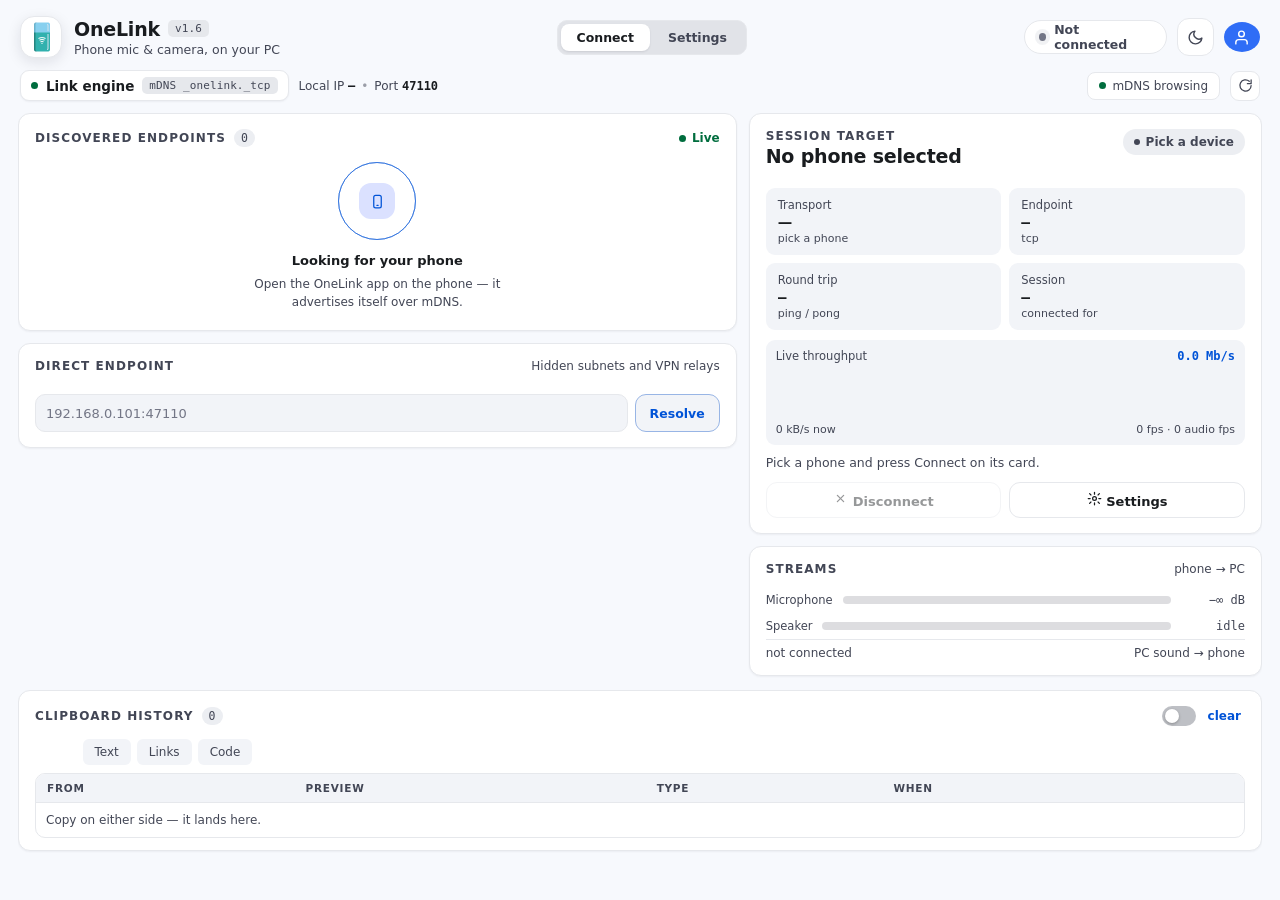
==== commit 28e3733f: "PC settings: hardware control & channel rack - settings page rebuilt as a rack: header with Rescan/A" ====
--- a/pc/onelink/webui/index.html
+++ b/pc/onelink/webui/index.html
@@ -143,36 +143,6 @@
             <div id="recentChips" class="chips"></div>
           </section>
 
-          <section class="card clip-card">
-            <div class="card-head">
-              <div class="head-left">
-                <h2>Clipboard history</h2>
-                <span id="clipCount" class="count-chip">0</span>
-              </div>
-              <div class="head-right">
-                <label class="switch" title="Clipboard sync">
-                  <input type="checkbox" id="clipToggle">
-                  <span class="track"><span class="thumb"></span></span>
-                </label>
-                <button id="clearClipBtn" class="link-btn">clear</button>
-              </div>
-            </div>
-            <div class="clip-filters" id="clipFilters">
-              <button class="filter-chip on" data-filter="all">All</button>
-              <button class="filter-chip" data-filter="text">Text</button>
-              <button class="filter-chip" data-filter="link">Links</button>
-              <button class="filter-chip" data-filter="code">Code</button>
-            </div>
-            <div class="table-wrap">
-              <table class="clip-table">
-                <thead>
-                  <tr><th>From</th><th>Preview</th><th>Type</th><th>When</th><th></th></tr>
-                </thead>
-                <tbody id="clipBody"></tbody>
-              </table>
-              <p id="clipEmpty" class="meta clip-empty">Copy on either side — it lands here.</p>
-            </div>
-          </section>
         </div>
 
         <div class="col-right">
@@ -295,145 +265,330 @@
             </div>
           </section>
         </div>
+
+        <div class="workstation-foot">
+          <section class="card clip-card">
+            <div class="card-head">
+              <div class="head-left">
+                <h2>Clipboard history</h2>
+                <span id="clipCount" class="count-chip">0</span>
+              </div>
+              <div class="head-right">
+                <label class="switch" title="Clipboard sync">
+                  <input type="checkbox" id="clipToggle">
+                  <span class="track"><span class="thumb"></span></span>
+                </label>
+                <button id="clearClipBtn" class="link-btn">clear</button>
+              </div>
+            </div>
+            <div class="clip-filters" id="clipFilters">
+              <button class="filter-chip on" data-filter="all">All</button>
+              <button class="filter-chip" data-filter="text">Text</button>
+              <button class="filter-chip" data-filter="link">Links</button>
+              <button class="filter-chip" data-filter="code">Code</button>
+            </div>
+            <div class="table-wrap">
+              <table class="clip-table">
+                <thead>
+                  <tr><th>From</th><th>Preview</th><th>Type</th><th>When</th><th></th></tr>
+                </thead>
+                <tbody id="clipBody"></tbody>
+              </table>
+              <p id="clipEmpty" class="meta clip-empty">Copy on either side — it lands here.</p>
+            </div>
+          </section>
+        </div>
       </div>
     </main>
 
     <main id="pageSettings" class="page settings">
-      <div class="settings-wrap">
-
-        <section class="card">
-          <div class="card-head"><h2>Streaming</h2></div>
-          <div class="set-row">
-            <div class="set-text">
-              <b>Microphone</b>
-              <span>Phone mic into the virtual microphone on this PC.</span>
-            </div>
-            <label class="switch">
-              <input type="checkbox" id="micToggle">
-              <span class="track"><span class="thumb"></span></span>
-            </label>
-          </div>
-          <div class="set-row">
-            <div class="set-text">
-              <b>Camera</b>
-              <span>Phone camera frames into the preview window.</span>
-            </div>
-            <label class="switch">
-              <input type="checkbox" id="camToggle">
-              <span class="track"><span class="thumb"></span></span>
-            </label>
-          </div>
-          <div class="set-row">
-            <div class="set-text">
-              <b>Speaker</b>
-              <span>PC sound sent to the phone, for Bluetooth or wired headphones.</span>
-            </div>
-            <label class="switch">
-              <input type="checkbox" id="spkToggle">
-              <span class="track"><span class="thumb"></span></span>
-            </label>
-          </div>
-          <div class="set-row">
-            <div class="set-text">
-              <b>Clipboard sync</b>
-              <span>Two-way text with history on both sides.</span>
-            </div>
-            <label class="switch">
-              <input type="checkbox" id="clipToggle2">
-              <span class="track"><span class="thumb"></span></span>
-            </label>
+      <div class="rack">
+
+        <div class="rack-head">
+          <div>
+            <h1 class="rack-title">Hardware control &amp; channel rack</h1>
+            <p class="rack-sub">Configure the audio, video and clipboard pipes between this PC and the phone.</p>
+          </div>
+          <div class="rack-actions">
+            <button id="rackRescan" class="soft-btn" type="button">
+              <svg viewBox="0 0 24 24" fill="none" stroke="currentColor" stroke-width="2" stroke-linecap="round" stroke-linejoin="round"><path d="M21 12a9 9 0 11-3-6.7M21 3v6h-6"/></svg>
+              <span>Rescan devices</span>
+            </button>
+            <button id="rackApply" class="soft-btn primary" type="button">
+              <svg viewBox="0 0 24 24" fill="none" stroke="currentColor" stroke-width="2" stroke-linecap="round" stroke-linejoin="round"><path d="M20 6L9 17l-5-5"/><path d="M15 6l5 5"/></svg>
+              <span>Apply changes</span>
+            </button>
+          </div>
+        </div>
+
+        <section class="rack-section">
+          <div class="sec-head">
+            <div class="sec-left">
+              <span class="sec-title">Streaming channels</span>
+              <span class="mono-badge">4 buses</span>
+            </div>
+            <span class="sec-note">Direct socket · no cloud relay</span>
+          </div>
+
+          <div class="chan-grid">
+            <article class="chan" id="chanCardMic">
+              <span class="chan-rail"></span>
+              <div class="chan-top">
+                <div class="chan-id">
+                  <span class="chan-icon">
+                    <svg viewBox="0 0 24 24" fill="none" stroke="currentColor" stroke-width="2" stroke-linecap="round" stroke-linejoin="round"><rect x="9" y="2" width="6" height="12" rx="3"/><path d="M5 11a7 7 0 0014 0M12 18v4M8 22h8"/></svg>
+                  </span>
+                  <div>
+                    <div class="chan-name">Microphone <span class="mono-tag">phone → PC</span></div>
+                    <span class="chan-sub">Phone mic into the virtual mic on this PC</span>
+                  </div>
+                </div>
+                <label class="switch"><input type="checkbox" id="chMic"><span class="track"><span class="thumb"></span></span></label>
+              </div>
+              <div class="chan-foot">
+                <div class="chan-meter">
+                  <div class="chan-meter-head"><span>Input level</span><span id="micDb" class="mono-val">-∞ dB</span></div>
+                  <div class="chan-meter-track"><span id="micBar" class="chan-meter-bar"></span></div>
+                </div>
+                <span class="chan-pill" id="micSink">—</span>
+              </div>
+            </article>
+
+            <article class="chan" id="chanCardCam">
+              <span class="chan-rail"></span>
+              <div class="chan-top">
+                <div class="chan-id">
+                  <span class="chan-icon">
+                    <svg viewBox="0 0 24 24" fill="none" stroke="currentColor" stroke-width="2" stroke-linecap="round" stroke-linejoin="round"><rect x="2" y="6" width="13" height="12" rx="2"/><path d="M15 11l7-4v10l-7-4"/></svg>
+                  </span>
+                  <div>
+                    <div class="chan-name">Camera <span class="mono-tag">live preview</span></div>
+                    <span class="chan-sub">Phone sensor frames into the preview card</span>
+                  </div>
+                </div>
+                <label class="switch"><input type="checkbox" id="chCam"><span class="track"><span class="thumb"></span></span></label>
+              </div>
+              <div class="chan-foot">
+                <div class="chan-chips">
+                  <span class="chan-chip" id="camSizeChip">640×480</span>
+                  <span class="chan-chip" id="camFpsChip">10 fps</span>
+                </div>
+                <span class="chan-pill" id="camFrames">idle</span>
+              </div>
+            </article>
+
+            <article class="chan" id="chanCardSpk">
+              <span class="chan-rail"></span>
+              <div class="chan-top">
+                <div class="chan-id">
+                  <span class="chan-icon">
+                    <svg viewBox="0 0 24 24" fill="none" stroke="currentColor" stroke-width="2" stroke-linecap="round" stroke-linejoin="round"><path d="M4 9v6h4l5 4V5L8 9H4z"/><path d="M17 8.5a5 5 0 010 7"/></svg>
+                  </span>
+                  <div>
+                    <div class="chan-name">Speaker <span class="mono-tag">PC → phone</span></div>
+                    <span class="chan-sub">PC audio to the phone, wired or Bluetooth headset</span>
+                  </div>
+                </div>
+                <label class="switch"><input type="checkbox" id="chSpk"><span class="track"><span class="thumb"></span></span></label>
+              </div>
+              <div class="chan-foot">
+                <span class="chan-chip" id="spkState">idle</span>
+                <span class="chan-pill" id="spkDevice">loopback</span>
+              </div>
+            </article>
+
+            <article class="chan" id="chanCardClip">
+              <span class="chan-rail"></span>
+              <div class="chan-top">
+                <div class="chan-id">
+                  <span class="chan-icon">
+                    <svg viewBox="0 0 24 24" fill="none" stroke="currentColor" stroke-width="2" stroke-linecap="round" stroke-linejoin="round"><path d="M4 8h11l-3-3M20 16H9l3 3"/></svg>
+                  </span>
+                  <div>
+                    <div class="chan-name">Clipboard sync <span class="mono-tag">bidirectional</span></div>
+                    <span class="chan-sub">Instant text bridge, history kept on both sides</span>
+                  </div>
+                </div>
+                <label class="switch"><input type="checkbox" id="chClip"><span class="track"><span class="thumb"></span></span></label>
+              </div>
+              <div class="chan-foot">
+                <span class="chan-chip" id="clipState">idle</span>
+                <span class="chan-pill" id="clipCount">0 cached clips</span>
+              </div>
+            </article>
           </div>
         </section>
 
-        <section class="card">
-          <div class="card-head"><h2>Camera</h2></div>
-          <div class="set-row">
-            <div class="set-text"><b>Resolution</b><span>Lower is smoother over Wi-Fi.</span></div>
-            <label class="field compact">
-              <select id="sizeSel">
-                <option>1280x720</option>
-                <option selected>640x480</option>
-                <option>960x540</option>
-                <option>320x240</option>
-              </select>
-            </label>
-          </div>
-          <div class="set-row">
-            <div class="set-text"><b>Frame rate</b><span>Above 30 costs bandwidth and heat.</span></div>
-            <label class="field compact">
-              <select id="fpsInput">
-                <option value="10" selected>10 fps</option>
-                <option value="15">15 fps</option>
-                <option value="30">30 fps</option>
-                <option value="45">45 fps</option>
-                <option value="60">60 fps</option>
-              </select>
-            </label>
-          </div>
-        </section>
-
-        <section class="card">
-          <div class="card-head"><h2>Audio</h2></div>
-          <div class="set-row">
-            <div class="set-text">
-              <b>Silence the PC while streaming</b>
-              <span>Switches the Windows default playback to VB-Cable and puts it back
-                when streaming stops or the app exits.</span>
-            </div>
-            <label class="switch">
-              <input type="checkbox" id="muteChk" checked>
-              <span class="track"><span class="thumb"></span></span>
-            </label>
-          </div>
-          <div class="set-row">
-            <div class="set-text"><b>Virtual microphone</b><span id="setSinkName">CABLE Input</span></div>
-            <span id="setSinkState" class="state-chip">ready</span>
-          </div>
-          <div class="set-row">
-            <div class="set-text">
-              <b>Rename it in Windows</b>
-              <span>Windows keeps endpoint names to itself — Settings → Sound → All sound devices.</span>
-            </div>
-            <button type="button" id="openSoundBtn" class="ghost-btn tiny">Open</button>
-          </div>
-        </section>
-
-        <section class="card">
-          <div class="card-head">
-            <h2>Clipboard history</h2>
-            <button id="clearClipBtn2" class="link-btn">clear</button>
-          </div>
-          <div class="set-row">
-            <div class="set-text">
-              <b>Kept on this PC</b>
-              <span>Newest first, up to 50 entries, saved between runs.</span>
-            </div>
-            <span id="setClipCount" class="state-chip">0</span>
-          </div>
-        </section>
-
-        <section class="card">
-          <div class="card-head">
-            <h2>Activity</h2>
+        <div class="rack-two">
+          <section class="panel" id="section-camera">
+            <div class="panel-head">
+              <div class="sec-left">
+                <span class="panel-icon">
+                  <svg viewBox="0 0 24 24" fill="none" stroke="currentColor" stroke-width="2" stroke-linecap="round" stroke-linejoin="round"><rect x="2" y="6" width="13" height="12" rx="2"/><path d="M15 11l7-4v10l-7-4"/></svg>
+                </span>
+                <span class="sec-title">Camera presets</span>
+              </div>
+              <span class="sec-note" id="camAspect">4:3 sensor</span>
+            </div>
+
+            <div class="prow">
+              <div class="prow-text">
+                <b>Resolution profile</b>
+                <span>Frame buffer dimensions sent to the PC.</span>
+              </div>
+            </div>
+            <div class="seg-grid" id="sizeSeg">
+              <button type="button" class="seg" data-size="320x240">320×240</button>
+              <button type="button" class="seg" data-size="640x480">640×480</button>
+              <button type="button" class="seg" data-size="960x540">960×540</button>
+              <button type="button" class="seg" data-size="1280x720">1280×720</button>
+            </div>
+
+            <div class="prow">
+              <div class="prow-text">
+                <b>Frame rate</b>
+                <span>Above 30 fps costs Wi-Fi bandwidth and phone heat.</span>
+              </div>
+            </div>
+            <div class="seg-grid five" id="fpsSeg">
+              <button type="button" class="seg" data-fps="10">10</button>
+              <button type="button" class="seg" data-fps="15">15</button>
+              <button type="button" class="seg" data-fps="30">30</button>
+              <button type="button" class="seg" data-fps="45">45</button>
+              <button type="button" class="seg" data-fps="60">60</button>
+            </div>
+
+            <div class="prow split">
+              <div class="prow-text">
+                <b>Lens</b>
+                <span>Front or back camera, switched on the phone at capture time.</span>
+              </div>
+              <button type="button" id="lensBtn" class="soft-btn small">
+                <span id="lensLabel">Back</span>
+                <span class="seg-hint">swap</span>
+              </button>
+            </div>
+
+            <div class="note-box">
+              <svg viewBox="0 0 24 24" fill="none" stroke="currentColor" stroke-width="2" stroke-linecap="round" stroke-linejoin="round"><path d="M4 6h10M4 12h16M4 18h7"/><circle cx="18" cy="6" r="2"/></svg>
+              <span>Frames arrive as JPEG over the direct socket — the preview card redraws them at the phone's capture rate.</span>
+            </div>
+          </section>
+
+          <section class="panel" id="section-audio">
+            <div class="panel-head">
+              <div class="sec-left">
+                <span class="panel-icon">
+                  <svg viewBox="0 0 24 24" fill="none" stroke="currentColor" stroke-width="2" stroke-linecap="round" stroke-linejoin="round"><path d="M4 18v-6M9 18V8M14 18v-9M19 18v-4"/></svg>
+                </span>
+                <span class="sec-title">Audio engine &amp; routing</span>
+              </div>
+              <span class="sec-note ok" id="engineState">WASAPI</span>
+            </div>
+
+            <div class="prow split">
+              <div class="prow-text">
+                <b>Silence the PC while streaming</b>
+                <span>Switches the default Windows playback to VB-Cable and puts it back when streaming stops.</span>
+              </div>
+              <label class="switch"><input type="checkbox" id="muteChk"><span class="track"><span class="thumb"></span></span></label>
+            </div>
+
+            <div class="prow split">
+              <div class="prow-text">
+                <b>Virtual microphone device</b>
+                <span>Windows kernel-streaming endpoint used by other apps.</span>
+              </div>
+              <div class="prow-side">
+                <span class="mono-chip strong" id="sinkName">CABLE Input</span>
+                <span class="state-chip" id="sinkState">ready</span>
+              </div>
+            </div>
+
+            <div class="prow split">
+              <div class="prow-text">
+                <b>Rename it in Windows</b>
+                <span>Opens the native sound properties for the endpoint.</span>
+              </div>
+              <button type="button" id="openSoundBtn" class="soft-btn small">
+                <span>Configure</span>
+                <svg viewBox="0 0 24 24" fill="none" stroke="currentColor" stroke-width="2" stroke-linecap="round" stroke-linejoin="round"><path d="M14 4h6v6M20 4l-9 9M10 4H6a2 2 0 00-2 2v12a2 2 0 002 2h12a2 2 0 002-2v-4"/></svg>
+              </button>
+            </div>
+
+            <div class="note-box ok">
+              <svg viewBox="0 0 24 24" fill="none" stroke="currentColor" stroke-width="2" stroke-linecap="round" stroke-linejoin="round"><path d="M20 6L9 17l-5-5"/></svg>
+              <span id="driverNote">Bound to VB-Audio Virtual Cable · 48000 Hz · 16-bit stereo.</span>
+            </div>
+          </section>
+        </div>
+
+        <div class="rack-two">
+          <section class="panel" id="section-clipboard">
+            <div class="panel-head">
+              <div class="sec-left">
+                <span class="panel-icon">
+                  <svg viewBox="0 0 24 24" fill="none" stroke="currentColor" stroke-width="2" stroke-linecap="round" stroke-linejoin="round"><rect x="4" y="4" width="16" height="16" rx="2"/><path d="M8 9h8M8 13h8M8 17h5"/></svg>
+                </span>
+                <span class="sec-title">Clipboard history</span>
+              </div>
+              <span class="mono-badge" id="clipBadge">0 / 50 items</span>
+            </div>
+
+            <p class="panel-copy">The newest 50 entries persist across runs in <span class="mono-val">%APPDATA%\OneLink\clipboard.json</span> and are de-duplicated by content hash, so the same text never lands twice.</p>
+
+            <div class="prow">
+              <div class="prow-text"><b>Local cache</b><span id="clipBytes">0 KB of 1 MB</span></div>
+            </div>
+            <div class="meter-track"><span id="clipBar" class="meter-bar"></span></div>
+
+            <div class="prow foot">
+              <span class="sec-note">Saved on this PC only</span>
+              <button type="button" id="clearClipBtn2" class="soft-btn danger">
+                <svg viewBox="0 0 24 24" fill="none" stroke="currentColor" stroke-width="2" stroke-linecap="round" stroke-linejoin="round"><path d="M4 7h16M9 7V5h6v2M6 7l1 13h10l1-13"/></svg>
+                <span>Clear history</span>
+              </button>
+            </div>
+          </section>
+
+          <section class="panel" id="section-about">
+            <div class="panel-head">
+              <div class="sec-left">
+                <span class="panel-icon">
+                  <svg viewBox="0 0 24 24" fill="none" stroke="currentColor" stroke-width="2" stroke-linecap="round" stroke-linejoin="round"><rect x="4" y="4" width="16" height="16" rx="2"/><path d="M9 9h6v6H9z"/><path d="M4 10h-2M4 14h-2M22 10h-2M22 14h-2M10 4V2M14 4V2M10 22v-2M14 22v-2"/></svg>
+                </span>
+                <span class="sec-title">System engine &amp; protocol</span>
+              </div>
+              <span class="sec-note">read-only</span>
+            </div>
+
+            <div class="kv">
+              <div class="kv-row"><span>Client version</span><b id="setVersion">OneLink</b></div>
+              <div class="kv-row"><span>Protocol</span><b id="protoVersion">v1</b></div>
+              <div class="kv-row"><span>Direct socket</span><b class="mono-val">TCP 47110</b></div>
+              <div class="kv-row"><span>Discovery</span><b class="mono-val">_onelink._tcp</b></div>
+            </div>
+
+            <div class="note-box">
+              <svg viewBox="0 0 24 24" fill="none" stroke="currentColor" stroke-width="2" stroke-linecap="round" stroke-linejoin="round"><rect x="3" y="4" width="18" height="16" rx="2"/><path d="M3 9h18"/></svg>
+              <span>Closing this window hides OneLink in the system tray; the bridge keeps running until you quit from the tray.</span>
+            </div>
+          </section>
+        </div>
+
+        <section class="panel" id="section-log">
+          <div class="panel-head">
+            <div class="sec-left">
+              <span class="panel-icon">
+                <svg viewBox="0 0 24 24" fill="none" stroke="currentColor" stroke-width="2" stroke-linecap="round" stroke-linejoin="round"><path d="M4 6h16M4 12h16M4 18h10"/></svg>
+              </span>
+              <span class="sec-title">Activity</span>
+            </div>
             <button id="logToggle" class="link-btn">hide</button>
           </div>
           <pre id="log" class="log"></pre>
         </section>
 
-        <section class="card">
-          <div class="card-head"><h2>About</h2></div>
-          <div class="set-row">
-            <div class="set-text"><b>OneLink</b><span id="setVersion">version —</span></div>
-            <span class="state-chip">protocol v1</span>
-          </div>
-          <div class="set-row">
-            <div class="set-text">
-              <b>Closing the window</b>
-              <span>Hides OneLink to the notification area; Quit from the tray icon ends it.</span>
-            </div>
-            <span class="state-chip">tray</span>
-          </div>
-        </section>
       </div>
     </main>
   </div>
--- a/pc/onelink/webui/app.css
+++ b/pc/onelink/webui/app.css
@@ -1194,3 +1194,204 @@
 .src-icon.pc { background: var(--primary-fixed); color: var(--on-primary-fixed); }
 
 #sparkCard.hidden { display: none; }
+
+/* ===================================================== settings rack */
+.rack {
+  display: flex; flex-direction: column; gap: 14px;
+  flex: 1; min-height: 0; overflow-y: auto; padding-bottom: 8px;
+}
+.rack-head {
+  display: flex; align-items: flex-start; justify-content: space-between;
+  gap: 16px; padding-bottom: 10px; border-bottom: 1px solid var(--line);
+}
+.rack-title { margin: 0 0 3px; font-size: 19px; font-weight: 700; letter-spacing: -.01em; color: var(--text); }
+.rack-sub { margin: 0; font-size: 12.5px; color: var(--muted); }
+.rack-actions { display: flex; gap: 8px; flex: 0 0 auto; }
+
+.soft-btn {
+  display: inline-flex; align-items: center; gap: 7px;
+  height: 32px; padding: 0 12px;
+  border-radius: 9px; border: 1px solid var(--line);
+  background: var(--card); color: var(--text);
+  font: inherit; font-size: 12.5px; cursor: pointer;
+  transition: background .14s, filter .14s, border-color .14s;
+}
+.soft-btn svg { width: 15px; height: 15px; color: var(--muted); flex: 0 0 auto; }
+.soft-btn:hover { background: var(--surface-container); }
+.soft-btn.primary {
+  background: var(--primary-container); border-color: transparent;
+  color: #fff; font-weight: 600;
+}
+.soft-btn.primary svg { color: #fff; }
+.soft-btn.primary:hover { filter: brightness(1.06); background: var(--primary-container); }
+.soft-btn.small { height: 30px; font-size: 12px; }
+.soft-btn.danger { color: var(--bad); border-color: color-mix(in srgb, var(--bad) 30%, var(--line)); }
+.soft-btn.danger svg { color: var(--bad); }
+.soft-btn.danger:hover { background: var(--error-container); }
+
+.rack-section { display: flex; flex-direction: column; gap: 9px; }
+.sec-head { display: flex; align-items: center; justify-content: space-between; gap: 10px; }
+.sec-left { display: flex; align-items: center; gap: 8px; min-width: 0; }
+.sec-title {
+  font-size: 11px; font-weight: 700; letter-spacing: .08em;
+  text-transform: uppercase; color: var(--text);
+}
+.mono-badge {
+  font-family: var(--mono); font-size: 10px; font-weight: 600;
+  text-transform: uppercase; letter-spacing: .05em;
+  background: var(--primary-fixed); color: var(--on-primary-fixed);
+  border-radius: 5px; padding: 2px 6px;
+}
+.sec-note { font-family: var(--mono); font-size: 10.5px; color: var(--faint); }
+.sec-note.ok { color: var(--good); font-weight: 600; }
+
+/* ------------------------------------------------------- channel cards */
+.chan-grid { display: grid; grid-template-columns: repeat(2, minmax(0, 1fr)); gap: 12px; }
+.chan {
+  position: relative; overflow: hidden;
+  background: var(--card); border: 1px solid var(--line); border-radius: 12px;
+  padding: 13px 14px 12px 17px;
+  display: flex; flex-direction: column; gap: 11px;
+  box-shadow: var(--shadow);
+  transition: border-color .14s;
+}
+.chan:hover { border-color: color-mix(in srgb, var(--accent) 40%, var(--line)); }
+.chan-rail {
+  position: absolute; left: 0; top: 0; bottom: 0; width: 3px;
+  background: var(--surface-high); transition: background .2s;
+}
+.chan.on .chan-rail { background: var(--accent); }
+.chan-top { display: flex; align-items: flex-start; justify-content: space-between; gap: 10px; }
+.chan-id { display: flex; align-items: flex-start; gap: 10px; min-width: 0; }
+.chan-icon {
+  width: 32px; height: 32px; border-radius: 9px; flex: 0 0 auto;
+  background: var(--surface-container); color: var(--muted);
+  display: grid; place-items: center; transition: background .16s, color .16s;
+}
+.chan.on .chan-icon { background: var(--primary-fixed); color: var(--on-primary-fixed); }
+.chan-icon svg { width: 17px; height: 17px; }
+.chan-name {
+  display: flex; align-items: center; gap: 7px; flex-wrap: wrap;
+  font-size: 13.5px; font-weight: 600; color: var(--text);
+}
+.mono-tag {
+  font-family: var(--mono); font-size: 10px; font-weight: 500;
+  text-transform: uppercase; letter-spacing: .04em;
+  background: var(--surface-low); color: var(--muted);
+  border-radius: 5px; padding: 2px 6px;
+}
+.chan-sub { display: block; margin-top: 2px; font-size: 11.5px; color: var(--muted); }
+.chan-foot {
+  display: flex; align-items: flex-end; justify-content: space-between; gap: 10px;
+  border-top: 1px solid var(--line); padding-top: 9px;
+}
+.chan-meter { flex: 1; min-width: 0; }
+.chan-meter-head {
+  display: flex; justify-content: space-between;
+  font-family: var(--mono); font-size: 10px; color: var(--muted); margin-bottom: 4px;
+}
+.chan-meter-track { height: 5px; background: var(--surface-container); border-radius: 999px; overflow: hidden; }
+.chan-meter-bar {
+  display: block; height: 100%; width: 0%;
+  background: linear-gradient(90deg, var(--secondary-container), var(--accent));
+  border-radius: 999px; transition: width .12s linear;
+}
+.chan-pill {
+  font-family: var(--mono); font-size: 10.5px;
+  background: var(--surface-low); color: var(--muted);
+  border-radius: 7px; padding: 4px 8px;
+  max-width: 200px; overflow: hidden; text-overflow: ellipsis; white-space: nowrap;
+}
+.chan-chips { display: flex; gap: 5px; flex-wrap: wrap; }
+.chan-chip {
+  font-family: var(--mono); font-size: 10.5px;
+  background: var(--surface-container); color: var(--muted);
+  border-radius: 6px; padding: 3px 7px; white-space: nowrap;
+}
+.chan-chip.live { background: var(--secondary-container); color: var(--on-secondary-container); font-weight: 600; }
+
+/* -------------------------------------------------------------- panels */
+.rack-two { display: grid; grid-template-columns: repeat(2, minmax(0, 1fr)); gap: 12px; }
+.panel {
+  background: var(--card); border: 1px solid var(--line); border-radius: 12px;
+  padding: 14px; display: flex; flex-direction: column; gap: 10px;
+  box-shadow: var(--shadow);
+}
+.panel-head {
+  display: flex; align-items: center; justify-content: space-between; gap: 10px;
+  border-bottom: 1px solid var(--line); padding-bottom: 9px;
+}
+.panel-icon {
+  width: 26px; height: 26px; border-radius: 8px;
+  background: var(--surface-container); color: var(--accent);
+  display: grid; place-items: center; flex: 0 0 auto;
+}
+.panel-icon svg { width: 15px; height: 15px; }
+.panel-copy { margin: 0; font-size: 11.5px; line-height: 1.55; color: var(--muted); }
+.prow { display: flex; align-items: center; justify-content: space-between; gap: 12px; }
+.prow.split { align-items: center; }
+.prow.foot { border-top: 1px solid var(--line); padding-top: 9px; }
+.prow-text { min-width: 0; }
+.prow-text b { display: block; font-size: 13px; font-weight: 600; color: var(--text); }
+.prow-text span { display: block; margin-top: 1px; font-size: 11.5px; color: var(--muted); }
+.prow-side { display: flex; align-items: center; gap: 6px; flex: 0 0 auto; }
+.mono-val { font-family: var(--mono); font-size: 11.5px; color: var(--text); }
+.mono-chip.strong { background: var(--surface-container); color: var(--text); }
+
+.seg-grid {
+  display: grid; grid-template-columns: repeat(4, minmax(0, 1fr)); gap: 4px;
+  padding: 4px; background: var(--surface-low);
+  border: 1px solid var(--line); border-radius: 9px;
+}
+.seg-grid.five { grid-template-columns: repeat(5, minmax(0, 1fr)); }
+.seg {
+  font-family: var(--mono); font-size: 11.5px;
+  padding: 5px 4px; border-radius: 6px;
+  border: 1px solid transparent; background: transparent;
+  color: var(--muted); cursor: pointer; transition: background .12s, color .12s;
+}
+.seg:hover { color: var(--text); }
+.seg.on {
+  background: var(--card); color: var(--accent); font-weight: 600;
+  border-color: var(--line); box-shadow: var(--shadow);
+}
+.seg-hint { font-size: 10px; color: var(--muted); font-weight: 400; }
+
+.note-box {
+  display: flex; align-items: flex-start; gap: 8px;
+  background: var(--surface-low); border: 1px solid var(--line);
+  border-radius: 9px; padding: 9px 10px;
+  font-size: 11.5px; color: var(--muted); line-height: 1.45;
+}
+.note-box svg { width: 15px; height: 15px; flex: 0 0 auto; color: var(--accent); margin-top: 1px; }
+.note-box.ok svg { color: var(--good); }
+
+.kv { display: flex; flex-direction: column; }
+.kv-row {
+  display: flex; align-items: center; justify-content: space-between; gap: 10px;
+  padding: 7px 0; border-bottom: 1px solid var(--line);
+  font-size: 12.5px; color: var(--muted);
+}
+.kv-row:last-child { border-bottom: 0; }
+.kv-row b { color: var(--text); font-weight: 600; }
+
+.meter-track { height: 6px; background: var(--surface-container); border-radius: 999px; overflow: hidden; }
+.meter-bar { display: block; height: 100%; width: 0%; background: var(--accent); border-radius: 999px; transition: width .25s; }
+
+@media (max-width: 1080px) {
+  .chan-grid, .rack-two { grid-template-columns: minmax(0, 1fr); }
+  .rack-head { flex-direction: column; }
+}
+
+/* clipboard history spans the full width under both columns */
+.workstation-foot { grid-column: 1 / -1; margin-top: 2px; }
+.workstation-foot .clip-card { width: 100%; }
+
+/* rack polish */
+.rack-two { align-items: start; }
+.rack-two .panel { height: 100%; }
+.seg { padding: 7px 6px; }
+.prow-side { align-self: center; }
+.prow-side .state-chip { align-self: center; line-height: 1; }
+.chan-pill, .chan-chip { align-self: flex-end; }
+#section-log .log { max-height: 140px; overflow: auto; }
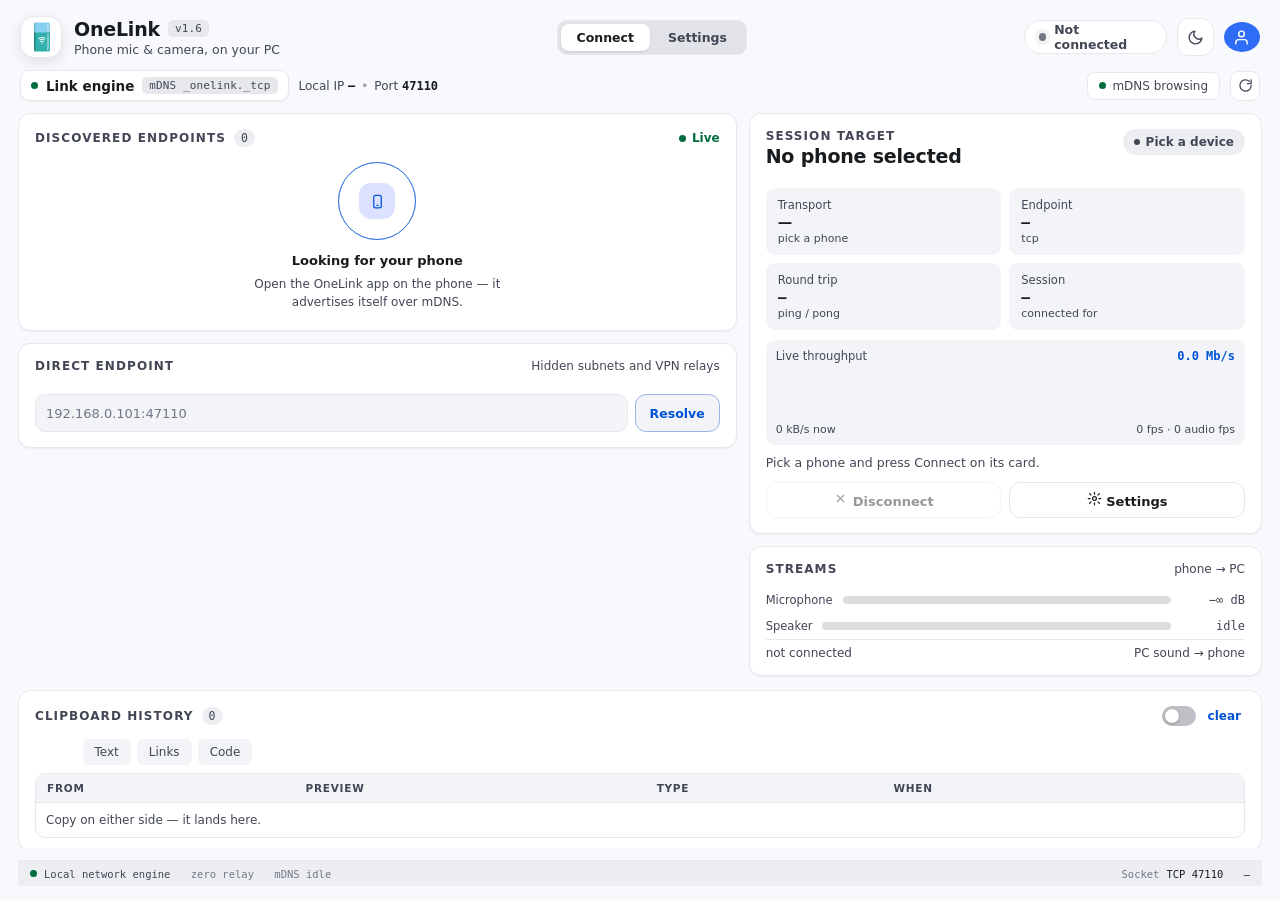
==== commit 5cdf8843: "PC settings: finish the rack spec - pinned hardware status bar under the pages: local network engine" ====
--- a/pc/onelink/webui/index.html
+++ b/pc/onelink/webui/index.html
@@ -350,7 +350,10 @@
                   <div class="chan-meter-head"><span>Input level</span><span id="micDb" class="mono-val">-∞ dB</span></div>
                   <div class="chan-meter-track"><span id="micBar" class="chan-meter-bar"></span></div>
                 </div>
-                <span class="chan-pill" id="micSink">—</span>
+                <div class="chan-side">
+                  <span class="chan-latency"><span class="lat-dot"></span><span id="micRtt">— ms</span></span>
+                  <span class="chan-pill" id="micSink">—</span>
+                </div>
               </div>
             </article>
 
@@ -373,7 +376,10 @@
                   <span class="chan-chip" id="camSizeChip">640×480</span>
                   <span class="chan-chip" id="camFpsChip">10 fps</span>
                 </div>
-                <span class="chan-pill" id="camFrames">idle</span>
+                <div class="chan-side">
+                  <span class="chan-latency"><span class="lat-dot"></span><span id="camRtt">— ms</span></span>
+                  <span class="chan-pill" id="camFrames">idle</span>
+                </div>
               </div>
             </article>
 
@@ -393,7 +399,10 @@
               </div>
               <div class="chan-foot">
                 <span class="chan-chip" id="spkState">idle</span>
-                <span class="chan-pill" id="spkDevice">loopback</span>
+                <div class="chan-side">
+                  <span class="chan-latency"><span class="lat-dot"></span><span id="spkRtt">— ms</span></span>
+                  <span class="chan-pill" id="spkDevice">loopback</span>
+                </div>
               </div>
             </article>
 
@@ -413,7 +422,9 @@
               </div>
               <div class="chan-foot">
                 <span class="chan-chip" id="clipState">idle</span>
-                <span class="chan-pill" id="clipCount">0 cached clips</span>
+                <div class="chan-side">
+                  <span class="chan-pill" id="clipCount">0 cached clips</span>
+                </div>
               </div>
             </article>
           </div>
@@ -469,6 +480,18 @@
               </button>
             </div>
 
+            <div class="prow split">
+              <div class="prow-text">
+                <b>Preview transform</b>
+                <span>Rotation applied when the frame is drawn, no re-encode.</span>
+              </div>
+              <button type="button" id="rotCycle" class="soft-btn small">
+                <svg viewBox="0 0 24 24" fill="none" stroke="currentColor" stroke-width="2" stroke-linecap="round" stroke-linejoin="round"><path d="M21 12a9 9 0 11-3-6.7M21 3v6h-6"/></svg>
+                <span class="mono-val" id="rotValue">0°</span>
+                <span class="seg-hint">cycle</span>
+              </button>
+            </div>
+
             <div class="note-box">
               <svg viewBox="0 0 24 24" fill="none" stroke="currentColor" stroke-width="2" stroke-linecap="round" stroke-linejoin="round"><path d="M4 6h10M4 12h16M4 18h7"/><circle cx="18" cy="6" r="2"/></svg>
               <span>Frames arrive as JPEG over the direct socket — the preview card redraws them at the phone's capture rate.</span>
@@ -591,6 +614,23 @@
 
       </div>
     </main>
+
+    <footer class="hwbar">
+      <div class="hwbar-left">
+        <span class="dot dot-good"></span>
+        <span>Local network engine</span>
+        <span class="hwbar-sep">·</span>
+        <span class="hwbar-muted">zero relay</span>
+        <span class="hwbar-sep">·</span>
+        <span class="hwbar-muted" id="hwbarMdns">mDNS idle</span>
+      </div>
+      <div class="hwbar-right">
+        <span class="hwbar-muted">Socket</span>
+        <span class="mono-val" id="hwbarSocket">TCP 47110</span>
+        <span class="hwbar-sep">·</span>
+        <span class="mono-val" id="hwbarIp">—</span>
+      </div>
+    </footer>
   </div>
   <script src="app.js"></script>
 </body>
--- a/pc/onelink/webui/app.css
+++ b/pc/onelink/webui/app.css
@@ -1389,9 +1389,37 @@
 
 /* rack polish */
 .rack-two { align-items: start; }
-.rack-two .panel { height: 100%; }
 .seg { padding: 7px 6px; }
 .prow-side { align-self: center; }
 .prow-side .state-chip { align-self: center; line-height: 1; }
 .chan-pill, .chan-chip { align-self: flex-end; }
 #section-log .log { max-height: 140px; overflow: auto; }
+
+/* ------------------------------------------------- hardware status bar */
+.hwbar {
+  flex: 0 0 auto;
+  display: flex; align-items: center; justify-content: space-between; gap: 12px;
+  height: 26px; padding: 0 12px;
+  background: var(--surface-container);
+  border-top: 1px solid var(--line);
+  font-family: var(--mono); font-size: 10.5px; color: var(--muted);
+  white-space: nowrap; overflow: hidden;
+}
+.hwbar-left, .hwbar-right { display: flex; align-items: center; gap: 7px; min-width: 0; }
+.hwbar-muted { color: var(--faint); }
+.hwbar-sep { color: var(--line); }
+.hwbar .mono-val { font-size: 10.5px; color: var(--text); }
+
+.chan-side { display: flex; flex-direction: column; align-items: flex-end; gap: 4px; flex: 0 0 auto; }
+.chan-latency {
+  display: inline-flex; align-items: center; gap: 5px;
+  font-family: var(--mono); font-size: 10.5px; color: var(--muted);
+  background: var(--surface-low); border-radius: 6px; padding: 3px 7px;
+}
+.lat-dot { width: 5px; height: 5px; border-radius: 50%; background: var(--faint); }
+.chan-latency.good .lat-dot { background: var(--good); }
+.chan-latency.bad .lat-dot { background: var(--bad); }
+
+.chan-foot { align-items: center; }
+.chan-side { align-items: flex-end; }
+.chan-meter-head { align-items: baseline; }
